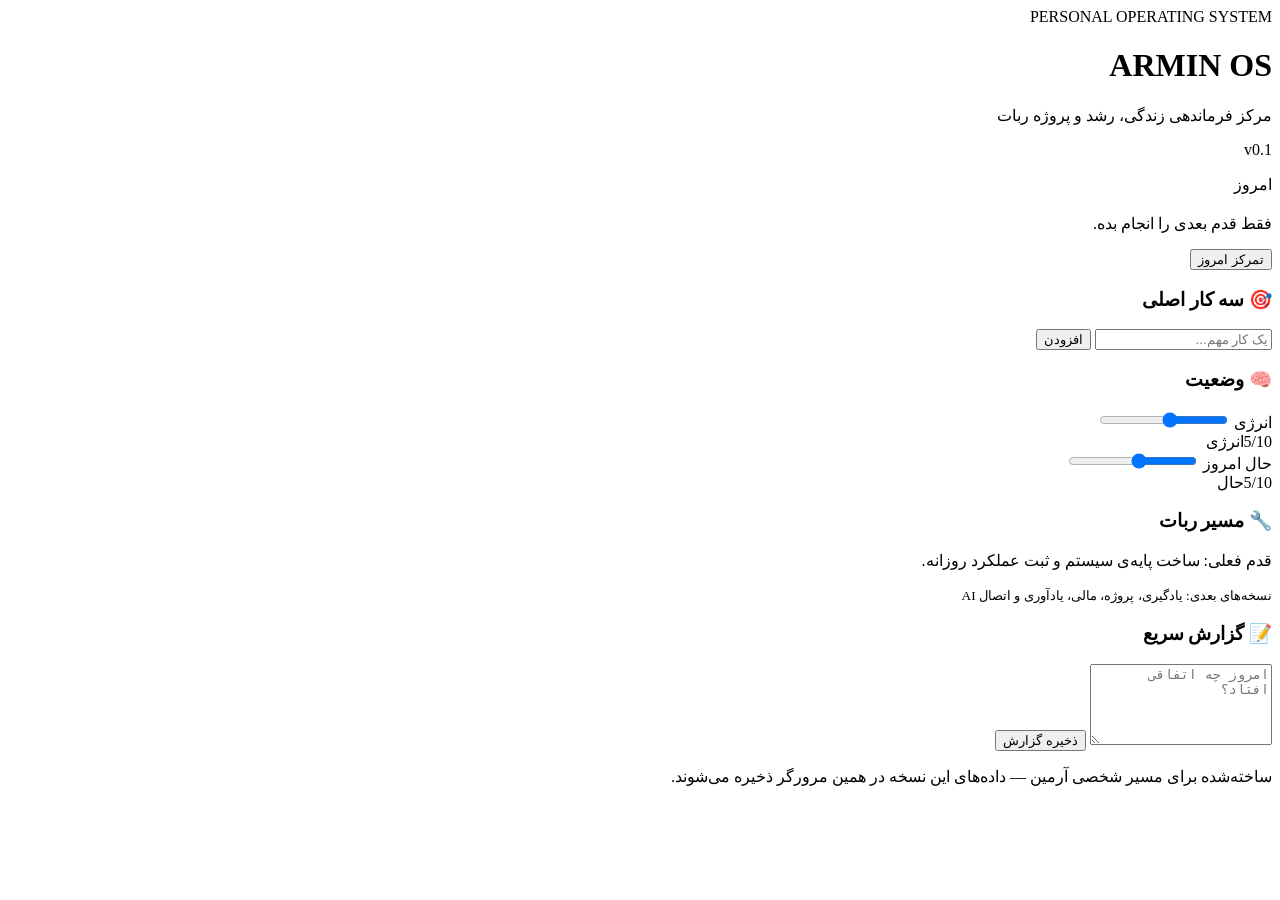
==== index.html @ c1ac0ab2 "Create ARMIN OS 0.1 dashboard" ====
<!doctype html>
<html lang="fa" dir="rtl">
<head>
  <meta charset="utf-8">
  <meta name="viewport" content="width=device-width,initial-scale=1">
  <meta name="theme-color" content="#0f172a">
  <title>ARMIN OS 0.1</title>
  <link rel="stylesheet" href="style.css">
</head>
<body>
  <main class="shell">
    <header class="topbar">
      <div>
        <div class="eyebrow">PERSONAL OPERATING SYSTEM</div>
        <h1>ARMIN OS</h1>
        <p class="sub">مرکز فرماندهی زندگی، رشد و پروژه ربات</p>
      </div>
      <div class="badge">v0.1</div>
    </header>

    <section class="hero card">
      <div>
        <p class="eyebrow">امروز</p>
        <h2 id="today"></h2>
        <p id="focusText">فقط قدم بعدی را انجام بده.</p>
      </div>
      <button id="focusBtn" class="primary">تمرکز امروز</button>
    </section>

    <section class="grid">
      <article class="card">
        <h3>🎯 سه کار اصلی</h3>
        <div id="tasks" class="list"></div>
        <div class="row">
          <input id="taskInput" maxlength="80" placeholder="یک کار مهم..." aria-label="کار مهم">
          <button id="addTask" class="secondary">افزودن</button>
        </div>
      </article>

      <article class="card">
        <h3>🧠 وضعیت</h3>
        <label>انرژی <input id="energy" type="range" min="1" max="10" value="5"></label>
        <div class="metric"><span id="energyValue">5/10</span><span>انرژی</span></div>
        <label>حال امروز <input id="mood" type="range" min="1" max="10" value="5"></label>
        <div class="metric"><span id="moodValue">5/10</span><span>حال</span></div>
      </article>

      <article class="card">
        <h3>🔧 مسیر ربات</h3>
        <p>قدم فعلی: ساخت پایه‌ی سیستم و ثبت عملکرد روزانه.</p>
        <div class="progress"><span style="width:10%"></span></div>
        <small>نسخه‌های بعدی: یادگیری، پروژه، مالی، یادآوری و اتصال AI</small>
      </article>

      <article class="card">
        <h3>📝 گزارش سریع</h3>
        <textarea id="note" rows="5" placeholder="امروز چه اتفاقی افتاد؟"></textarea>
        <button id="saveNote" class="secondary full">ذخیره گزارش</button>
        <p id="saved" class="saved"></p>
      </article>
    </section>

    <footer>ساخته‌شده برای مسیر شخصی آرمین — داده‌های این نسخه در همین مرورگر ذخیره می‌شوند.</footer>
  </main>
  <script src="app.js"></script>
</body>
</html>
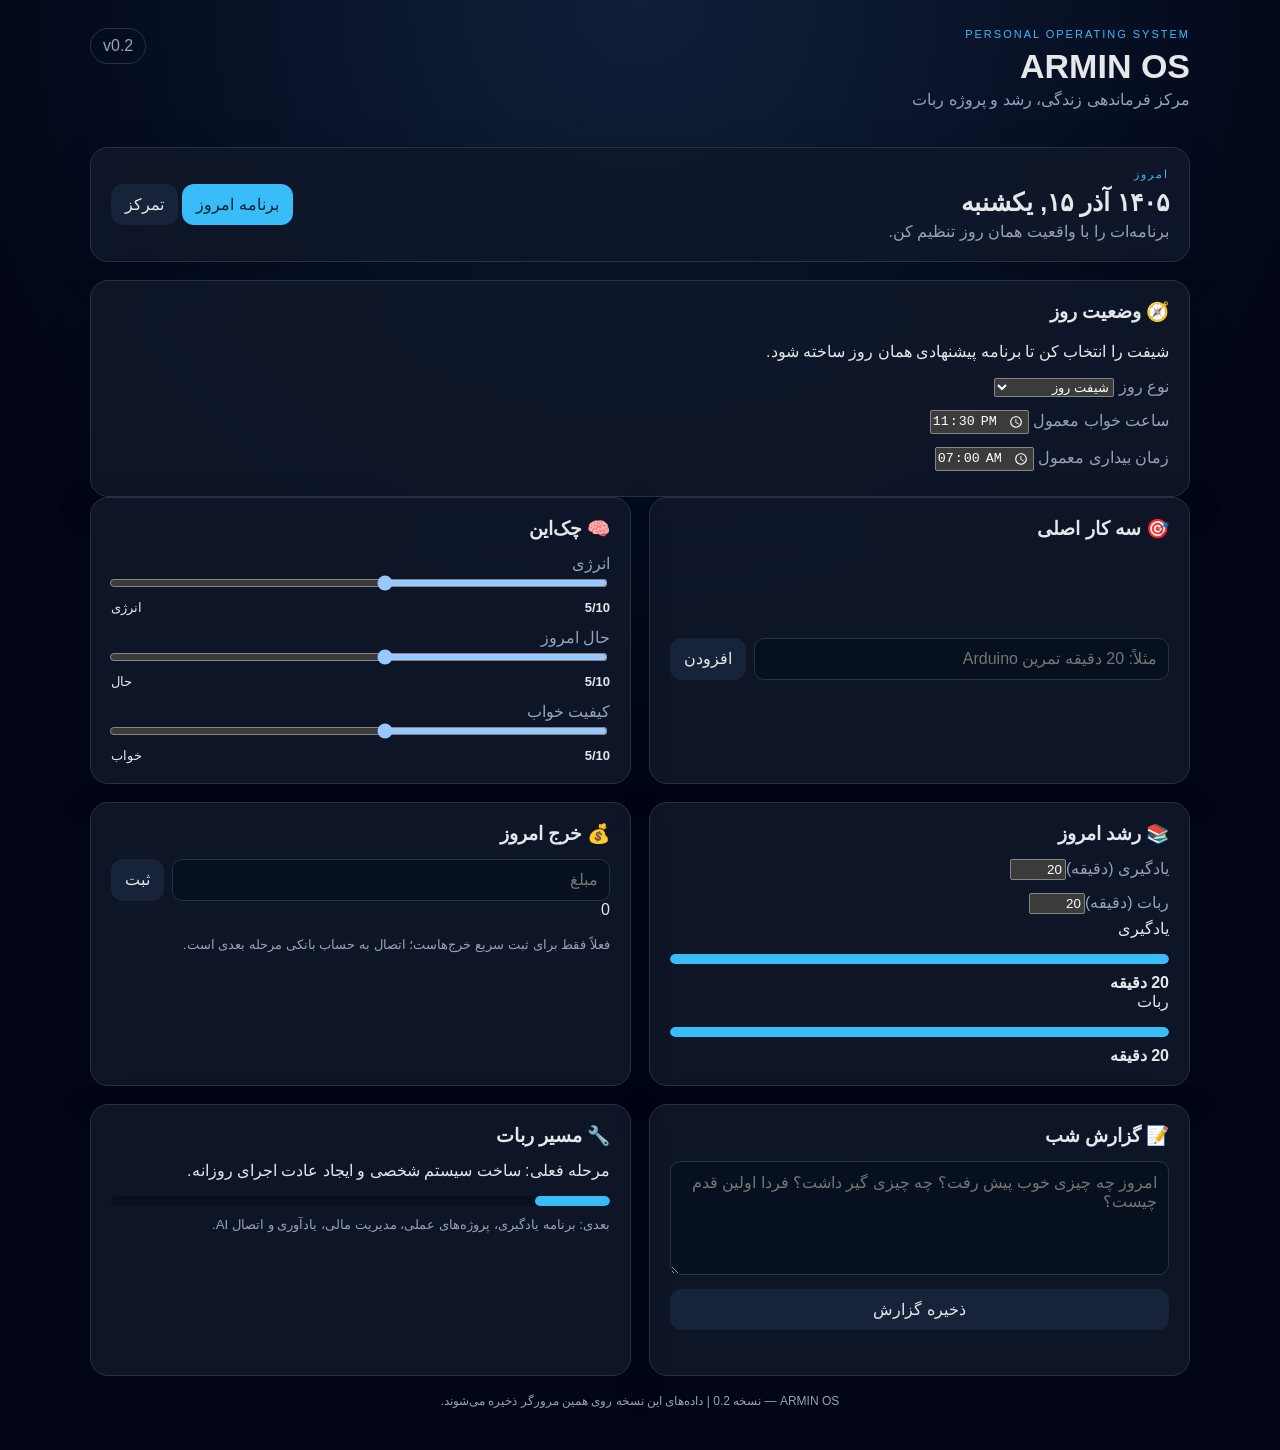
==== commit 788a0c84: "Upgrade ARMIN OS to v0.2 daily planner" ====
--- a/index.html
+++ b/index.html
@@ -1,67 +1,118 @@
 <!doctype html>
 <html lang="fa" dir="rtl">
 <head>
-  <meta charset="utf-8">
-  <meta name="viewport" content="width=device-width,initial-scale=1">
-  <meta name="theme-color" content="#0f172a">
-  <title>ARMIN OS 0.1</title>
-  <link rel="stylesheet" href="style.css">
+<meta charset="utf-8">
+<meta name="viewport" content="width=device-width,initial-scale=1">
+<meta name="theme-color" content="#08111f">
+<meta name="description" content="ARMIN OS - سیستم شخصی مدیریت روز، رشد و پروژه ربات">
+<title>ARMIN OS 0.2</title>
+<link rel="stylesheet" href="style.css">
 </head>
 <body>
-  <main class="shell">
-    <header class="topbar">
-      <div>
-        <div class="eyebrow">PERSONAL OPERATING SYSTEM</div>
-        <h1>ARMIN OS</h1>
-        <p class="sub">مرکز فرماندهی زندگی، رشد و پروژه ربات</p>
-      </div>
-      <div class="badge">v0.1</div>
-    </header>
+<main class="shell">
+<header class="topbar">
+  <div>
+    <div class="eyebrow">PERSONAL OPERATING SYSTEM</div>
+    <h1>ARMIN OS</h1>
+    <p class="sub">مرکز فرماندهی زندگی، رشد و پروژه ربات</p>
+  </div>
+  <div class="badge">v0.2</div>
+</header>
 
-    <section class="hero card">
-      <div>
-        <p class="eyebrow">امروز</p>
-        <h2 id="today"></h2>
-        <p id="focusText">فقط قدم بعدی را انجام بده.</p>
-      </div>
-      <button id="focusBtn" class="primary">تمرکز امروز</button>
-    </section>
+<section class="hero card">
+  <div>
+    <p class="eyebrow">امروز</p>
+    <h2 id="today"></h2>
+    <p id="headline">برنامه‌ات را با واقعیت همان روز تنظیم کن.</p>
+  </div>
+  <div class="hero-actions">
+    <button id="buildPlan" class="primary">برنامه امروز</button>
+    <button id="focusBtn" class="secondary">تمرکز</button>
+  </div>
+</section>
 
-    <section class="grid">
-      <article class="card">
-        <h3>🎯 سه کار اصلی</h3>
-        <div id="tasks" class="list"></div>
-        <div class="row">
-          <input id="taskInput" maxlength="80" placeholder="یک کار مهم..." aria-label="کار مهم">
-          <button id="addTask" class="secondary">افزودن</button>
-        </div>
-      </article>
+<section class="card planner">
+  <div class="section-head">
+    <div>
+      <h3>🧭 وضعیت روز</h3>
+      <p class="muted">شیفت را انتخاب کن تا برنامه پیشنهادی همان روز ساخته شود.</p>
+    </div>
+  </div>
+  <div class="controls">
+    <label>نوع روز
+      <select id="dayType">
+        <option value="day">شیفت روز</option>
+        <option value="night">شیفت شب</option>
+        <option value="off">استراحت / تعطیل</option>
+      </select>
+    </label>
+    <label>ساعت خواب معمول
+      <input id="sleepTime" type="time" value="23:30">
+    </label>
+    <label>زمان بیداری معمول
+      <input id="wakeTime" type="time" value="07:00">
+    </label>
+  </div>
+  <div id="plan" class="plan"></div>
+</section>
 
-      <article class="card">
-        <h3>🧠 وضعیت</h3>
-        <label>انرژی <input id="energy" type="range" min="1" max="10" value="5"></label>
-        <div class="metric"><span id="energyValue">5/10</span><span>انرژی</span></div>
-        <label>حال امروز <input id="mood" type="range" min="1" max="10" value="5"></label>
-        <div class="metric"><span id="moodValue">5/10</span><span>حال</span></div>
-      </article>
+<section class="grid">
+  <article class="card">
+    <h3>🎯 سه کار اصلی</h3>
+    <div id="tasks" class="list"></div>
+    <div class="row">
+      <input id="taskInput" maxlength="80" placeholder="مثلاً: 20 دقیقه تمرین Arduino">
+      <button id="addTask" class="secondary">افزودن</button>
+    </div>
+  </article>
 
-      <article class="card">
-        <h3>🔧 مسیر ربات</h3>
-        <p>قدم فعلی: ساخت پایه‌ی سیستم و ثبت عملکرد روزانه.</p>
-        <div class="progress"><span style="width:10%"></span></div>
-        <small>نسخه‌های بعدی: یادگیری، پروژه، مالی، یادآوری و اتصال AI</small>
-      </article>
+  <article class="card">
+    <h3>🧠 چک‌این</h3>
+    <label>انرژی <input id="energy" type="range" min="1" max="10" value="5"></label>
+    <div class="metric"><span id="energyValue">5/10</span><span>انرژی</span></div>
+    <label>حال امروز <input id="mood" type="range" min="1" max="10" value="5"></label>
+    <div class="metric"><span id="moodValue">5/10</span><span>حال</span></div>
+    <label>کیفیت خواب <input id="sleepQuality" type="range" min="1" max="10" value="5"></label>
+    <div class="metric"><span id="sleepValue">5/10</span><span>خواب</span></div>
+  </article>
 
-      <article class="card">
-        <h3>📝 گزارش سریع</h3>
-        <textarea id="note" rows="5" placeholder="امروز چه اتفاقی افتاد؟"></textarea>
-        <button id="saveNote" class="secondary full">ذخیره گزارش</button>
-        <p id="saved" class="saved"></p>
-      </article>
-    </section>
+  <article class="card">
+    <h3>📚 رشد امروز</h3>
+    <div class="mini-grid">
+      <label>یادگیری (دقیقه)<input id="learnMin" type="number" min="0" max="240" value="20"></label>
+      <label>ربات (دقیقه)<input id="robotMin" type="number" min="0" max="240" value="20"></label>
+    </div>
+    <div class="progress-row"><span>یادگیری</span><div class="progress"><span id="learnBar"></span></div><b id="learnText">20 دقیقه</b></div>
+    <div class="progress-row"><span>ربات</span><div class="progress"><span id="robotBar"></span></div><b id="robotText">20 دقیقه</b></div>
+  </article>
 
-    <footer>ساخته‌شده برای مسیر شخصی آرمین — داده‌های این نسخه در همین مرورگر ذخیره می‌شوند.</footer>
-  </main>
-  <script src="app.js"></script>
+  <article class="card">
+    <h3>💰 خرج امروز</h3>
+    <div class="row">
+      <input id="spendAmount" inputmode="decimal" placeholder="مبلغ">
+      <button id="addSpend" class="secondary">ثبت</button>
+    </div>
+    <p class="big-number" id="spendTotal">0</p>
+    <small>فعلاً فقط برای ثبت سریع خرج‌هاست؛ اتصال به حساب بانکی مرحله بعدی است.</small>
+  </article>
+
+  <article class="card wide">
+    <h3>📝 گزارش شب</h3>
+    <textarea id="note" rows="5" placeholder="امروز چه چیزی خوب پیش رفت؟ چه چیزی گیر داشت؟ فردا اولین قدم چیست؟"></textarea>
+    <button id="saveNote" class="secondary full">ذخیره گزارش</button>
+    <p id="saved" class="saved"></p>
+  </article>
+
+  <article class="card">
+    <h3>🔧 مسیر ربات</h3>
+    <p>مرحله فعلی: ساخت سیستم شخصی و ایجاد عادت اجرای روزانه.</p>
+    <div class="progress"><span style="width:15%"></span></div>
+    <small>بعدی: برنامه یادگیری، پروژه‌های عملی، مدیریت مالی، یادآوری و اتصال AI.</small>
+  </article>
+</section>
+
+<footer>ARMIN OS — نسخه 0.2 | داده‌های این نسخه روی همین مرورگر ذخیره می‌شوند.</footer>
+</main>
+<script src="app.js"></script>
 </body>
 </html>
--- a/style.css
+++ b/style.css
@@ -0,0 +1,11 @@
+:root{font-family:Tahoma,Arial,sans-serif;color-scheme:dark;--bg:#020617;--card:#0f172a;--line:#24324a;--text:#e5e7eb;--muted:#94a3b8;--accent:#38bdf8}
+*{box-sizing:border-box}body{margin:0;background:radial-gradient(circle at top,#10203a 0,#020617 45%);color:var(--text);min-height:100vh}
+.shell{width:min(1100px,92%);margin:auto;padding:28px 0 42px}.topbar{display:flex;justify-content:space-between;align-items:flex-start;margin-bottom:22px}.eyebrow{font-size:11px;letter-spacing:2px;color:var(--accent);margin:0 0 7px}h1,h2,h3,p{margin-top:0}h1{font-size:34px;margin-bottom:4px}.sub{color:var(--muted)}.badge{border:1px solid var(--line);padding:8px 12px;border-radius:999px;color:var(--muted)}
+.card{background:rgba(15,23,42,.88);border:1px solid var(--line);border-radius:18px;padding:20px;box-shadow:0 12px 40px rgba(0,0,0,.16)}.hero{display:flex;justify-content:space-between;gap:16px;align-items:center;margin-bottom:18px}.hero h2{font-size:25px;margin-bottom:5px}.hero p:last-child{color:var(--muted);margin-bottom:0}
+.grid{display:grid;grid-template-columns:repeat(2,minmax(0,1fr));gap:18px}.grid h3{margin-bottom:14px}.primary,.secondary{border:0;border-radius:12px;padding:11px 14px;font:inherit;cursor:pointer}.primary{background:var(--accent);color:#082032}.secondary{background:#172338;color:var(--text)}.full{width:100%;margin-top:10px}
+.row{display:flex;gap:8px;margin-top:12px}.row input,textarea{flex:1;background:#07101f;color:var(--text);border:1px solid var(--line);border-radius:10px;padding:11px;font:inherit}textarea{width:100%;resize:vertical}
+.list{min-height:72px}.item{display:flex;align-items:center;gap:8px;padding:9px 0;border-bottom:1px solid rgba(148,163,184,.12)}.item:last-child{border-bottom:0}.item.done span{text-decoration:line-through;color:var(--muted)}.item button{margin-right:auto;background:none;border:0;color:#64748b;cursor:pointer}
+label{display:block;color:var(--muted);margin:13px 0 5px}input[type=range]{width:100%}.metric{display:flex;justify-content:space-between;font-size:13px}.metric span:first-child{color:var(--text);font-weight:700}
+.progress{height:10px;background:#07101f;border-radius:999px;overflow:hidden;margin:16px 0 9px}.progress span{display:block;height:100%;background:var(--accent);border-radius:inherit}
+small,footer,.saved{color:var(--muted)}footer{margin-top:18px;text-align:center;font-size:12px}.saved{min-height:17px;font-size:12px;margin:8px 0 0}
+@media(max-width:760px){.grid{grid-template-columns:1fr}.hero{align-items:flex-start;flex-direction:column}.primary{width:100%}.topbar{gap:12px}.shell{padding-top:18px}}
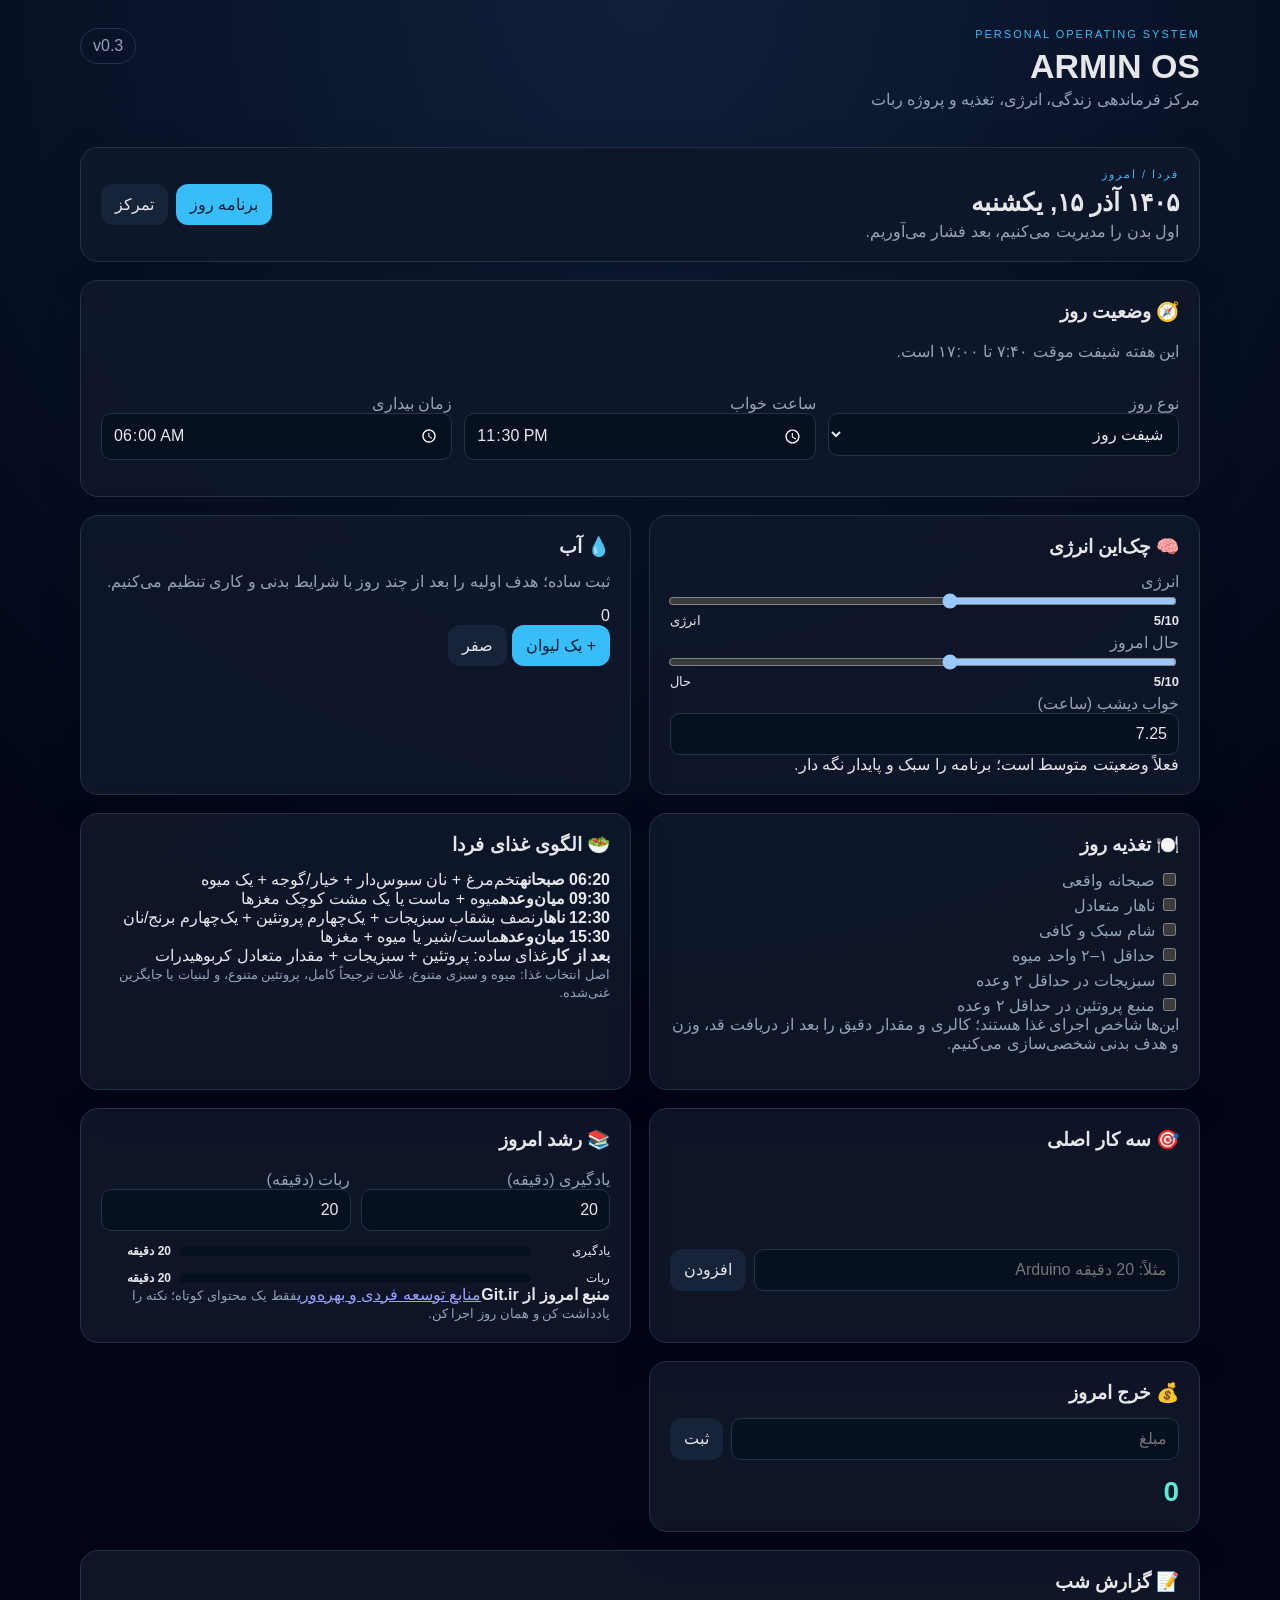
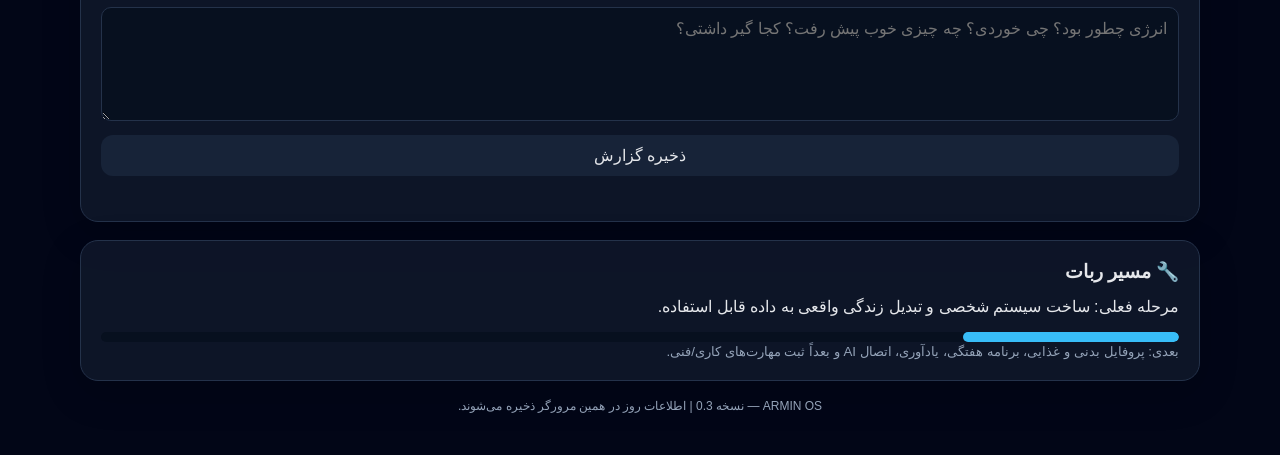
==== commit b947e85a: "Upgrade ARMIN OS to v0.3 energy and nutrition" ====
--- a/index.html
+++ b/index.html
@@ -4,8 +4,8 @@
 <meta charset="utf-8">
 <meta name="viewport" content="width=device-width,initial-scale=1">
 <meta name="theme-color" content="#08111f">
-<meta name="description" content="ARMIN OS - سیستم شخصی مدیریت روز، رشد و پروژه ربات">
-<title>ARMIN OS 0.2</title>
+<meta name="description" content="ARMIN OS - مدیریت روز، انرژی، تغذیه، رشد و پروژه ربات">
+<title>ARMIN OS 0.3</title>
 <link rel="stylesheet" href="style.css">
 </head>
 <body>
@@ -14,19 +14,19 @@
   <div>
     <div class="eyebrow">PERSONAL OPERATING SYSTEM</div>
     <h1>ARMIN OS</h1>
-    <p class="sub">مرکز فرماندهی زندگی، رشد و پروژه ربات</p>
+    <p class="sub">مرکز فرماندهی زندگی، انرژی، تغذیه و پروژه ربات</p>
   </div>
-  <div class="badge">v0.2</div>
+  <div class="badge">v0.3</div>
 </header>
 
 <section class="hero card">
   <div>
-    <p class="eyebrow">امروز</p>
+    <p class="eyebrow">فردا / امروز</p>
     <h2 id="today"></h2>
-    <p id="headline">برنامه‌ات را با واقعیت همان روز تنظیم کن.</p>
+    <p id="headline">اول بدن را مدیریت می‌کنیم، بعد فشار می‌آوریم.</p>
   </div>
   <div class="hero-actions">
-    <button id="buildPlan" class="primary">برنامه امروز</button>
+    <button id="buildPlan" class="primary">برنامه روز</button>
     <button id="focusBtn" class="secondary">تمرکز</button>
   </div>
 </section>
@@ -35,7 +35,7 @@
   <div class="section-head">
     <div>
       <h3>🧭 وضعیت روز</h3>
-      <p class="muted">شیفت را انتخاب کن تا برنامه پیشنهادی همان روز ساخته شود.</p>
+      <p class="muted">این هفته شیفت موقت ۷:۴۰ تا ۱۷:۰۰ است.</p>
     </div>
   </div>
   <div class="controls">
@@ -46,11 +46,11 @@
         <option value="off">استراحت / تعطیل</option>
       </select>
     </label>
-    <label>ساعت خواب معمول
-      <input id="sleepTime" type="time" value="23:30">
+    <label>ساعت خواب
+      <input id="sleepTime" type="time" value="22:45">
     </label>
-    <label>زمان بیداری معمول
-      <input id="wakeTime" type="time" value="07:00">
+    <label>زمان بیداری
+      <input id="wakeTime" type="time" value="06:00">
     </label>
   </div>
   <div id="plan" class="plan"></div>
@@ -58,22 +58,53 @@
 
 <section class="grid">
   <article class="card">
-    <h3>🎯 سه کار اصلی</h3>
-    <div id="tasks" class="list"></div>
-    <div class="row">
-      <input id="taskInput" maxlength="80" placeholder="مثلاً: 20 دقیقه تمرین Arduino">
-      <button id="addTask" class="secondary">افزودن</button>
+    <h3>🧠 چک‌این انرژی</h3>
+    <label>انرژی <input id="energy" type="range" min="1" max="10" value="5"></label>
+    <div class="metric"><span id="energyValue">5/10</span><span>انرژی</span></div>
+    <label>حال امروز <input id="mood" type="range" min="1" max="10" value="5"></label>
+    <div class="metric"><span id="moodValue">5/10</span><span>حال</span></div>
+    <label>خواب دیشب (ساعت) <input id="sleepHours" type="number" min="0" max="14" step="0.25" value="7.25"></label>
+    <div id="energyAdvice" class="advice">فعلاً وضعیتت متوسط است؛ برنامه را سبک و پایدار نگه دار.</div>
+  </article>
+
+  <article class="card">
+    <h3>💧 آب</h3>
+    <p class="muted">ثبت ساده؛ هدف اولیه را بعد از چند روز با شرایط بدنی و کاری تنظیم می‌کنیم.</p>
+    <div class="water-number" id="waterCount">0</div>
+    <div class="water-actions">
+      <button id="waterPlus" class="primary">+ یک لیوان</button>
+      <button id="waterReset" class="secondary">صفر</button>
     </div>
   </article>
 
   <article class="card">
-    <h3>🧠 چک‌این</h3>
-    <label>انرژی <input id="energy" type="range" min="1" max="10" value="5"></label>
-    <div class="metric"><span id="energyValue">5/10</span><span>انرژی</span></div>
-    <label>حال امروز <input id="mood" type="range" min="1" max="10" value="5"></label>
-    <div class="metric"><span id="moodValue">5/10</span><span>حال</span></div>
-    <label>کیفیت خواب <input id="sleepQuality" type="range" min="1" max="10" value="5"></label>
-    <div class="metric"><span id="sleepValue">5/10</span><span>خواب</span></div>
+    <h3>🍽️ تغذیه روز</h3>
+    <label class="check"><input id="breakfast" type="checkbox"> صبحانه واقعی</label>
+    <label class="check"><input id="lunch" type="checkbox"> ناهار متعادل</label>
+    <label class="check"><input id="dinner" type="checkbox"> شام سبک و کافی</label>
+    <label class="check"><input id="fruit" type="checkbox"> حداقل ۱–۲ واحد میوه</label>
+    <label class="check"><input id="veg" type="checkbox"> سبزیجات در حداقل ۲ وعده</label>
+    <label class="check"><input id="protein" type="checkbox"> منبع پروتئین در حداقل ۲ وعده</label>
+    <p class="muted small">این‌ها شاخص اجرای غذا هستند؛ کالری و مقدار دقیق را بعد از دریافت قد، وزن و هدف بدنی شخصی‌سازی می‌کنیم.</p>
+  </article>
+
+  <article class="card">
+    <h3>🥗 الگوی غذای فردا</h3>
+    <div class="meal"><b>06:20 صبحانه</b><span>تخم‌مرغ + نان سبوس‌دار + خیار/گوجه + یک میوه</span></div>
+    <div class="meal"><b>09:30 میان‌وعده</b><span>میوه + ماست یا یک مشت کوچک مغزها</span></div>
+    <div class="meal"><b>12:30 ناهار</b><span>نصف بشقاب سبزیجات + یک‌چهارم پروتئین + یک‌چهارم برنج/نان</span></div>
+    <div class="meal"><b>15:30 میان‌وعده</b><span>ماست/شیر یا میوه + مغزها</span></div>
+    <div class="meal"><b>بعد از کار</b><span>غذای ساده: پروتئین + سبزیجات + مقدار متعادل کربوهیدرات</span></div>
+    <small>اصل انتخاب غذا: میوه و سبزی متنوع، غلات ترجیحاً کامل، پروتئین متنوع، و لبنیات یا جایگزین غنی‌شده.</small>
+  </article>
+
+  <article class="card">
+    <h3>🎯 سه کار اصلی</h3>
+    <div id="tasks" class="list"></div>
+    <div class="row">
+      <input id="taskInput" maxlength="80" placeholder="مثلاً: 20 دقیقه Arduino">
+      <button id="addTask" class="secondary">افزودن</button>
+    </div>
   </article>
 
   <article class="card">
@@ -84,6 +115,7 @@
     </div>
     <div class="progress-row"><span>یادگیری</span><div class="progress"><span id="learnBar"></span></div><b id="learnText">20 دقیقه</b></div>
     <div class="progress-row"><span>ربات</span><div class="progress"><span id="robotBar"></span></div><b id="robotText">20 دقیقه</b></div>
+    <div class="resource"><b>منبع امروز از Git.ir</b><a href="https://git.ir/article/personal-development-resources/" target="_blank" rel="noopener">منابع توسعه فردی و بهره‌وری</a><small>فقط یک محتوای کوتاه؛ نکته را یادداشت کن و همان روز اجرا کن.</small></div>
   </article>
 
   <article class="card">
@@ -93,25 +125,24 @@
       <button id="addSpend" class="secondary">ثبت</button>
     </div>
     <p class="big-number" id="spendTotal">0</p>
-    <small>فعلاً فقط برای ثبت سریع خرج‌هاست؛ اتصال به حساب بانکی مرحله بعدی است.</small>
   </article>
 
   <article class="card wide">
     <h3>📝 گزارش شب</h3>
-    <textarea id="note" rows="5" placeholder="امروز چه چیزی خوب پیش رفت؟ چه چیزی گیر داشت؟ فردا اولین قدم چیست؟"></textarea>
+    <textarea id="note" rows="5" placeholder="انرژی چطور بود؟ چی خوردی؟ چه چیزی خوب پیش رفت؟ کجا گیر داشتی؟"></textarea>
     <button id="saveNote" class="secondary full">ذخیره گزارش</button>
     <p id="saved" class="saved"></p>
   </article>
 
-  <article class="card">
+  <article class="card wide">
     <h3>🔧 مسیر ربات</h3>
-    <p>مرحله فعلی: ساخت سیستم شخصی و ایجاد عادت اجرای روزانه.</p>
-    <div class="progress"><span style="width:15%"></span></div>
-    <small>بعدی: برنامه یادگیری، پروژه‌های عملی، مدیریت مالی، یادآوری و اتصال AI.</small>
+    <p>مرحله فعلی: ساخت سیستم شخصی و تبدیل زندگی واقعی به داده قابل استفاده.</p>
+    <div class="progress"><span style="width:20%"></span></div>
+    <small>بعدی: پروفایل بدنی و غذایی، برنامه هفتگی، یادآوری، اتصال AI و بعداً ثبت مهارت‌های کاری/فنی.</small>
   </article>
 </section>
 
-<footer>ARMIN OS — نسخه 0.2 | داده‌های این نسخه روی همین مرورگر ذخیره می‌شوند.</footer>
+<footer>ARMIN OS — نسخه 0.3 | اطلاعات روز در همین مرورگر ذخیره می‌شوند.</footer>
 </main>
 <script src="app.js"></script>
 </body>
--- a/style.css
+++ b/style.css
@@ -1,11 +1,15 @@
-:root{font-family:Tahoma,Arial,sans-serif;color-scheme:dark;--bg:#020617;--card:#0f172a;--line:#24324a;--text:#e5e7eb;--muted:#94a3b8;--accent:#38bdf8}
-*{box-sizing:border-box}body{margin:0;background:radial-gradient(circle at top,#10203a 0,#020617 45%);color:var(--text);min-height:100vh}
-.shell{width:min(1100px,92%);margin:auto;padding:28px 0 42px}.topbar{display:flex;justify-content:space-between;align-items:flex-start;margin-bottom:22px}.eyebrow{font-size:11px;letter-spacing:2px;color:var(--accent);margin:0 0 7px}h1,h2,h3,p{margin-top:0}h1{font-size:34px;margin-bottom:4px}.sub{color:var(--muted)}.badge{border:1px solid var(--line);padding:8px 12px;border-radius:999px;color:var(--muted)}
-.card{background:rgba(15,23,42,.88);border:1px solid var(--line);border-radius:18px;padding:20px;box-shadow:0 12px 40px rgba(0,0,0,.16)}.hero{display:flex;justify-content:space-between;gap:16px;align-items:center;margin-bottom:18px}.hero h2{font-size:25px;margin-bottom:5px}.hero p:last-child{color:var(--muted);margin-bottom:0}
-.grid{display:grid;grid-template-columns:repeat(2,minmax(0,1fr));gap:18px}.grid h3{margin-bottom:14px}.primary,.secondary{border:0;border-radius:12px;padding:11px 14px;font:inherit;cursor:pointer}.primary{background:var(--accent);color:#082032}.secondary{background:#172338;color:var(--text)}.full{width:100%;margin-top:10px}
-.row{display:flex;gap:8px;margin-top:12px}.row input,textarea{flex:1;background:#07101f;color:var(--text);border:1px solid var(--line);border-radius:10px;padding:11px;font:inherit}textarea{width:100%;resize:vertical}
-.list{min-height:72px}.item{display:flex;align-items:center;gap:8px;padding:9px 0;border-bottom:1px solid rgba(148,163,184,.12)}.item:last-child{border-bottom:0}.item.done span{text-decoration:line-through;color:var(--muted)}.item button{margin-right:auto;background:none;border:0;color:#64748b;cursor:pointer}
-label{display:block;color:var(--muted);margin:13px 0 5px}input[type=range]{width:100%}.metric{display:flex;justify-content:space-between;font-size:13px}.metric span:first-child{color:var(--text);font-weight:700}
-.progress{height:10px;background:#07101f;border-radius:999px;overflow:hidden;margin:16px 0 9px}.progress span{display:block;height:100%;background:var(--accent);border-radius:inherit}
-small,footer,.saved{color:var(--muted)}footer{margin-top:18px;text-align:center;font-size:12px}.saved{min-height:17px;font-size:12px;margin:8px 0 0}
-@media(max-width:760px){.grid{grid-template-columns:1fr}.hero{align-items:flex-start;flex-direction:column}.primary{width:100%}.topbar{gap:12px}.shell{padding-top:18px}}
+:root{font-family:Tahoma,Arial,sans-serif;color-scheme:dark;--bg:#020617;--card:#0f172a;--line:#24324a;--text:#e5e7eb;--muted:#94a3b8;--accent:#38bdf8;--good:#5eead4}
+*{box-sizing:border-box}body{margin:0;background:radial-gradient(circle at top,#10203a 0,#020617 48%);color:var(--text);min-height:100vh}
+.shell{width:min(1120px,92%);margin:auto;padding:28px 0 42px}.topbar{display:flex;justify-content:space-between;align-items:flex-start;margin-bottom:22px}.eyebrow{font-size:11px;letter-spacing:2px;color:var(--accent);margin:0 0 7px}h1,h2,h3,p{margin-top:0}h1{font-size:34px;margin-bottom:4px}.sub{color:var(--muted)}.badge{border:1px solid var(--line);padding:8px 12px;border-radius:999px;color:var(--muted)}
+.card{background:rgba(15,23,42,.9);border:1px solid var(--line);border-radius:18px;padding:20px;box-shadow:0 12px 40px rgba(0,0,0,.16)}.hero{display:flex;justify-content:space-between;gap:16px;align-items:center;margin-bottom:18px}.hero h2{font-size:25px;margin-bottom:5px}.hero p:last-child{color:var(--muted);margin-bottom:0}.hero-actions{display:flex;gap:8px}
+.planner{margin-bottom:18px}.section-head{display:flex;justify-content:space-between;gap:12px}.muted,small,footer,.saved{color:var(--muted)}.controls{display:grid;grid-template-columns:repeat(3,minmax(0,1fr));gap:12px;margin-top:12px}
+.grid{display:grid;grid-template-columns:repeat(2,minmax(0,1fr));gap:18px}.wide{grid-column:1/-1}.grid h3{margin-bottom:14px}
+.primary,.secondary{border:0;border-radius:12px;padding:11px 14px;font:inherit;cursor:pointer}.primary{background:var(--accent);color:#082032}.secondary{background:#172338;color:var(--text)}.full{width:100%;margin-top:10px}
+.row{display:flex;gap:8px;margin-top:12px}.row input,textarea,select,input[type=time],input[type=number]{width:100%;background:#07101f;color:var(--text);border:1px solid var(--line);border-radius:10px;padding:11px;font:inherit}textarea{resize:vertical}
+label{display:block;color:var(--muted);margin:5px 0 0}.list{min-height:72px}.item{display:flex;align-items:center;gap:8px;padding:9px 0;border-bottom:1px solid rgba(148,163,184,.12)}.item:last-child{border-bottom:0}.item.done span{text-decoration:line-through;color:var(--muted)}.item button{margin-right:auto;background:none;border:0;color:#64748b;cursor:pointer}
+.metric{display:flex;justify-content:space-between;font-size:13px}.metric span:first-child{color:var(--text);font-weight:700}input[type=range]{width:100%}.mini-grid{display:grid;grid-template-columns:1fr 1fr;gap:10px}
+.progress-row{display:grid;grid-template-columns:70px 1fr 70px;gap:9px;align-items:center;margin-top:13px;font-size:12px}.progress{height:10px;background:#07101f;border-radius:999px;overflow:hidden}.progress span{display:block;height:100%;background:var(--accent);border-radius:inherit;width:0}
+.plan{display:grid;gap:9px;margin-top:16px}.plan-item{display:flex;gap:12px;align-items:center;padding:11px 12px;background:#091221;border:1px solid rgba(148,163,184,.12);border-radius:12px}.plan-time{font-weight:700;color:var(--accent);min-width:56px}.plan-note{color:var(--muted);font-size:13px}
+.big-number{font-size:28px;font-weight:800;margin:16px 0 3px;color:var(--good)}
+footer{margin-top:18px;text-align:center;font-size:12px}.saved{min-height:17px;font-size:12px;margin:8px 0 0}
+@media(max-width:760px){.grid{grid-template-columns:1fr}.wide{grid-column:auto}.controls,.mini-grid{grid-template-columns:1fr}.hero{align-items:flex-start;flex-direction:column}.hero-actions{width:100%}.hero-actions button{flex:1}.shell{padding-top:18px}}
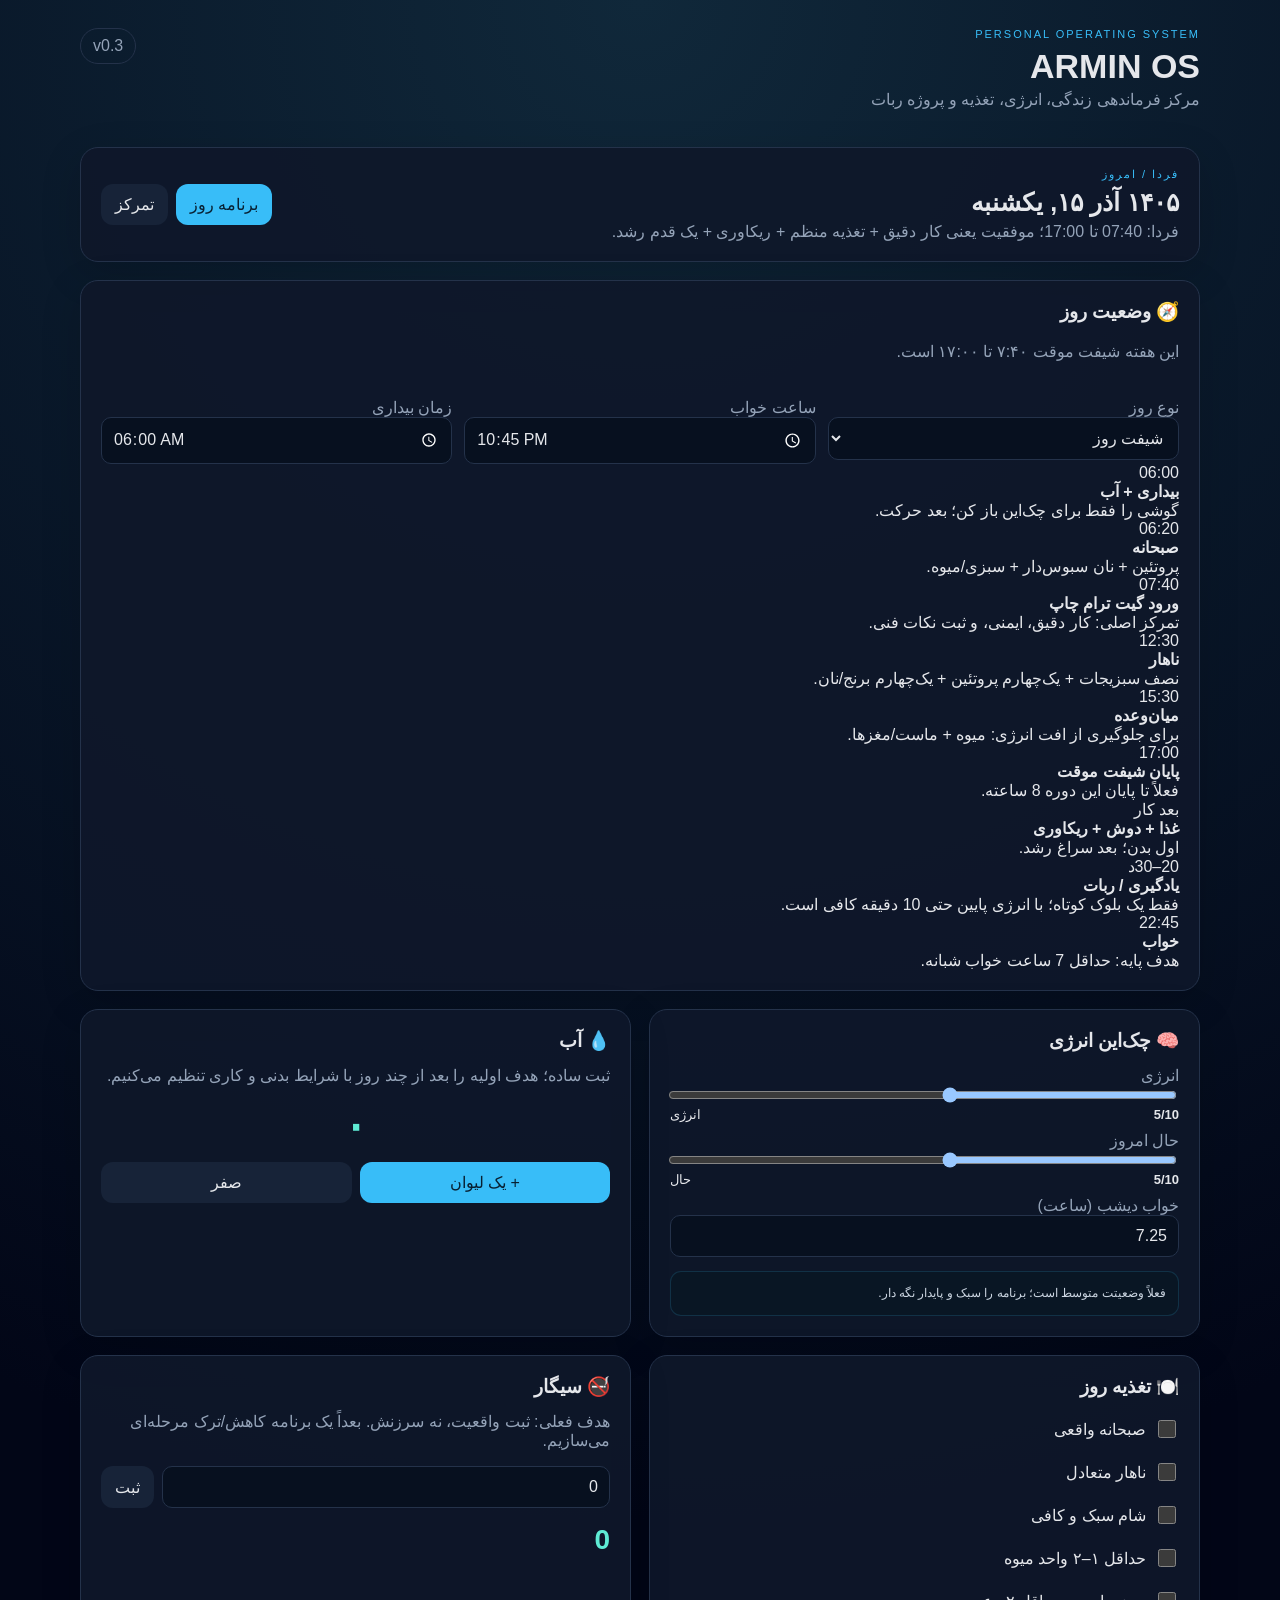
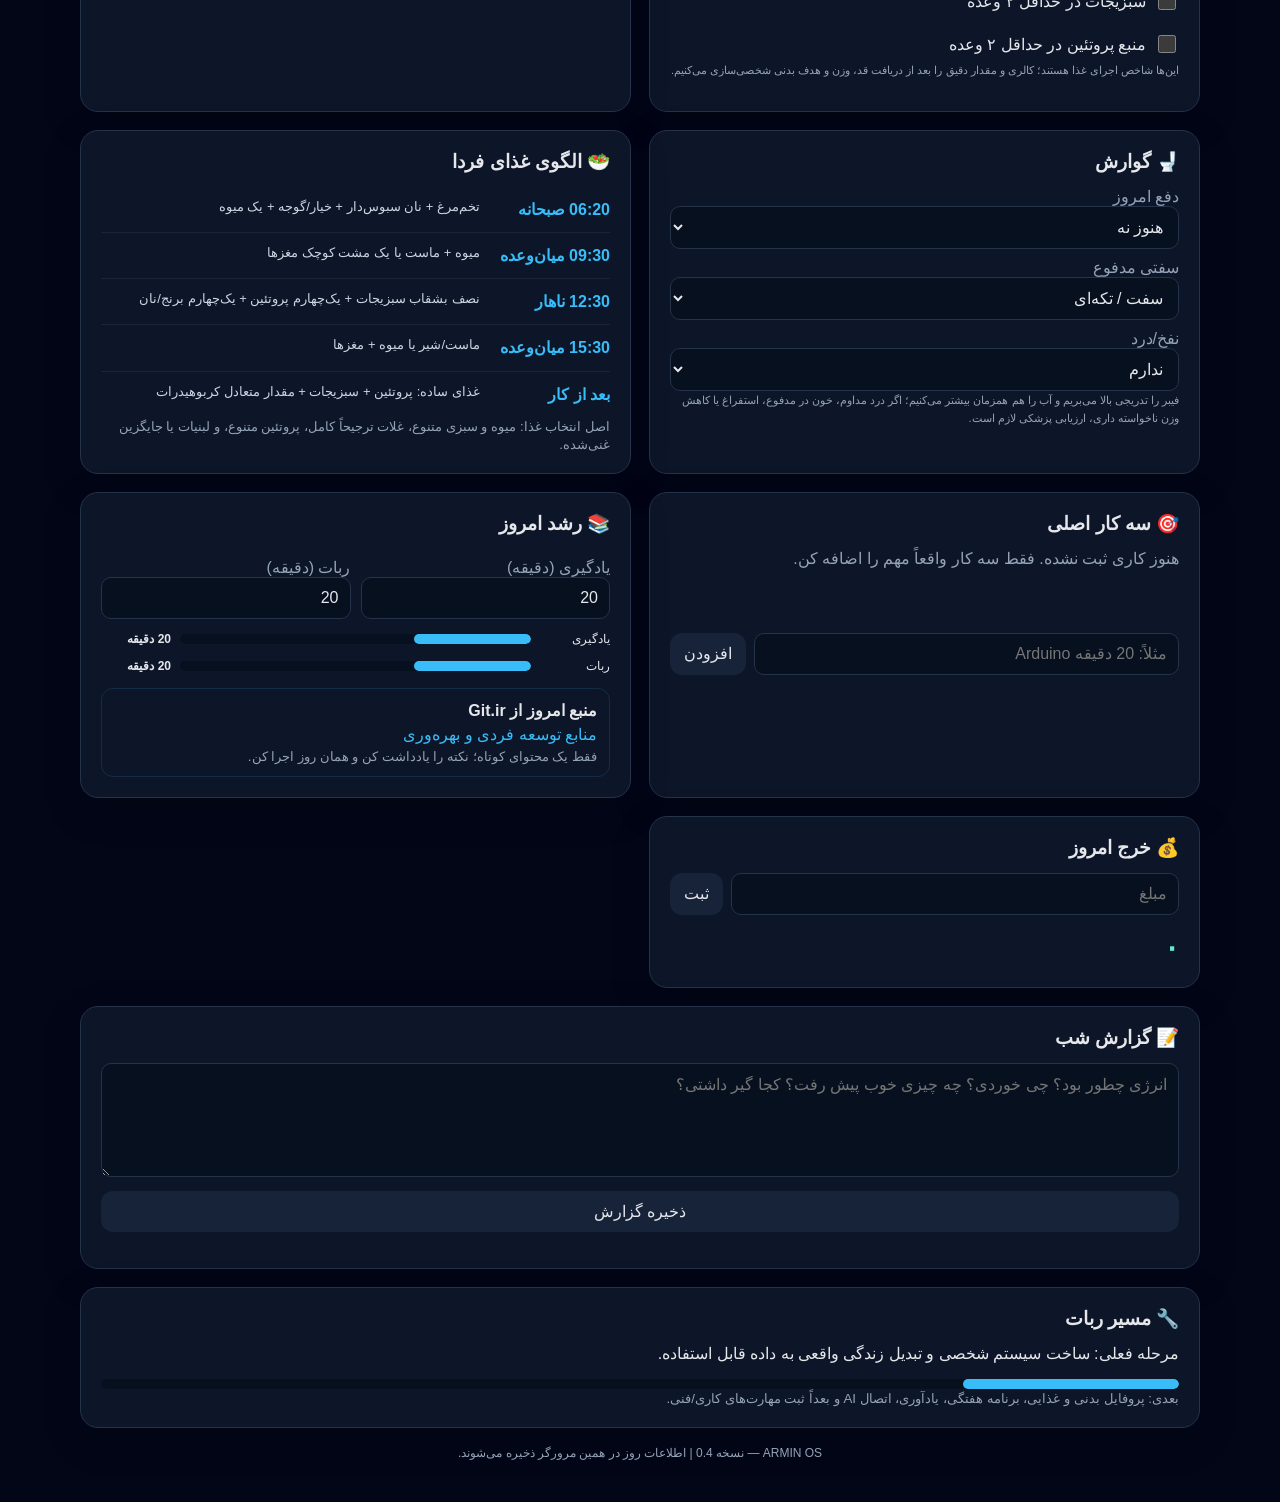
==== commit 76ff29e6: "Upgrade ARMIN OS to v0.4 personal health baseline" ====
--- a/index.html
+++ b/index.html
@@ -5,7 +5,7 @@
 <meta name="viewport" content="width=device-width,initial-scale=1">
 <meta name="theme-color" content="#08111f">
 <meta name="description" content="ARMIN OS - مدیریت روز، انرژی، تغذیه، رشد و پروژه ربات">
-<title>ARMIN OS 0.3</title>
+<title>ARMIN OS 0.4</title>
 <link rel="stylesheet" href="style.css">
 </head>
 <body>
@@ -89,6 +89,21 @@
   </article>
 
   <article class="card">
+    <h3>🚭 سیگار</h3>
+    <p class="muted">هدف فعلی: ثبت واقعیت، نه سرزنش. بعداً یک برنامه کاهش/ترک مرحله‌ای می‌سازیم.</p>
+    <div class="row"><input id="cigarettes" type="number" min="0" max="80" value="0" placeholder="تعداد امروز"><button id="saveCigs" class="secondary">ثبت</button></div>
+    <p class="big-number" id="cigaretteTotal">0</p>
+  </article>
+
+  <article class="card">
+    <h3>🚽 گوارش</h3>
+    <label>دفع امروز <select id="bowel"><option value="0">هنوز نه</option><option value="1">بله</option></select></label>
+    <label>سفتی مدفوع <select id="stool"><option value="hard">سفت / تکه‌ای</option><option value="normal">نسبتاً طبیعی</option><option value="loose">شل</option></select></label>
+    <label>نفخ/درد <select id="giPain"><option value="0">ندارم</option><option value="1">دارم</option></select></label>
+    <p class="muted small">فیبر را تدریجی بالا می‌بریم و آب را هم همزمان بیشتر می‌کنیم؛ اگر درد مداوم، خون در مدفوع، استفراغ یا کاهش وزن ناخواسته داری، ارزیابی پزشکی لازم است.</p>
+  </article>
+
+  <article class="card">
     <h3>🥗 الگوی غذای فردا</h3>
     <div class="meal"><b>06:20 صبحانه</b><span>تخم‌مرغ + نان سبوس‌دار + خیار/گوجه + یک میوه</span></div>
     <div class="meal"><b>09:30 میان‌وعده</b><span>میوه + ماست یا یک مشت کوچک مغزها</span></div>
@@ -142,7 +157,7 @@
   </article>
 </section>
 
-<footer>ARMIN OS — نسخه 0.3 | اطلاعات روز در همین مرورگر ذخیره می‌شوند.</footer>
+<footer>ARMIN OS — نسخه 0.4 | اطلاعات روز در همین مرورگر ذخیره می‌شوند.</footer>
 </main>
 <script src="app.js"></script>
 </body>
--- a/style.css
+++ b/style.css
@@ -1,15 +1,19 @@
 :root{font-family:Tahoma,Arial,sans-serif;color-scheme:dark;--bg:#020617;--card:#0f172a;--line:#24324a;--text:#e5e7eb;--muted:#94a3b8;--accent:#38bdf8;--good:#5eead4}
-*{box-sizing:border-box}body{margin:0;background:radial-gradient(circle at top,#10203a 0,#020617 48%);color:var(--text);min-height:100vh}
+*{box-sizing:border-box}body{margin:0;background:radial-gradient(circle at top,#10283a 0,#020617 48%);color:var(--text);min-height:100vh}
 .shell{width:min(1120px,92%);margin:auto;padding:28px 0 42px}.topbar{display:flex;justify-content:space-between;align-items:flex-start;margin-bottom:22px}.eyebrow{font-size:11px;letter-spacing:2px;color:var(--accent);margin:0 0 7px}h1,h2,h3,p{margin-top:0}h1{font-size:34px;margin-bottom:4px}.sub{color:var(--muted)}.badge{border:1px solid var(--line);padding:8px 12px;border-radius:999px;color:var(--muted)}
-.card{background:rgba(15,23,42,.9);border:1px solid var(--line);border-radius:18px;padding:20px;box-shadow:0 12px 40px rgba(0,0,0,.16)}.hero{display:flex;justify-content:space-between;gap:16px;align-items:center;margin-bottom:18px}.hero h2{font-size:25px;margin-bottom:5px}.hero p:last-child{color:var(--muted);margin-bottom:0}.hero-actions{display:flex;gap:8px}
-.planner{margin-bottom:18px}.section-head{display:flex;justify-content:space-between;gap:12px}.muted,small,footer,.saved{color:var(--muted)}.controls{display:grid;grid-template-columns:repeat(3,minmax(0,1fr));gap:12px;margin-top:12px}
+.card{background:rgba(15,23,42,.92);border:1px solid var(--line);border-radius:18px;padding:20px;box-shadow:0 12px 40px rgba(0,0,0,.16)}.hero{display:flex;justify-content:space-between;gap:16px;align-items:center;margin-bottom:18px}.hero h2{font-size:25px;margin-bottom:5px}.hero p:last-child{color:var(--muted);margin-bottom:0}.hero-actions{display:flex;gap:8px}
+.planner{margin-bottom:18px}.section-head{display:flex;justify-content:space-between;gap:12px}.muted,small,footer,.saved{color:var(--muted)}.small{font-size:11px;line-height:1.7}.controls{display:grid;grid-template-columns:repeat(3,minmax(0,1fr));gap:12px;margin-top:12px}
 .grid{display:grid;grid-template-columns:repeat(2,minmax(0,1fr));gap:18px}.wide{grid-column:1/-1}.grid h3{margin-bottom:14px}
 .primary,.secondary{border:0;border-radius:12px;padding:11px 14px;font:inherit;cursor:pointer}.primary{background:var(--accent);color:#082032}.secondary{background:#172338;color:var(--text)}.full{width:100%;margin-top:10px}
 .row{display:flex;gap:8px;margin-top:12px}.row input,textarea,select,input[type=time],input[type=number]{width:100%;background:#07101f;color:var(--text);border:1px solid var(--line);border-radius:10px;padding:11px;font:inherit}textarea{resize:vertical}
-label{display:block;color:var(--muted);margin:5px 0 0}.list{min-height:72px}.item{display:flex;align-items:center;gap:8px;padding:9px 0;border-bottom:1px solid rgba(148,163,184,.12)}.item:last-child{border-bottom:0}.item.done span{text-decoration:line-through;color:var(--muted)}.item button{margin-right:auto;background:none;border:0;color:#64748b;cursor:pointer}
+label{display:block;color:var(--muted);margin:9px 0 0}.list{min-height:72px}.item{display:flex;align-items:center;gap:8px;padding:9px 0;border-bottom:1px solid rgba(148,163,184,.12)}.item:last-child{border-bottom:0}.item.done span{text-decoration:line-through;color:var(--muted)}.item button{margin-right:auto;background:none;border:0;color:#64748b;cursor:pointer}
 .metric{display:flex;justify-content:space-between;font-size:13px}.metric span:first-child{color:var(--text);font-weight:700}input[type=range]{width:100%}.mini-grid{display:grid;grid-template-columns:1fr 1fr;gap:10px}
+.advice{margin-top:14px;padding:11px 12px;border-radius:11px;background:#091624;color:#cbd5e1;border:1px solid rgba(56,189,248,.16);font-size:12px;line-height:1.8}
+.water-number{font-size:42px;font-weight:800;text-align:center;color:var(--good);margin:12px 0}.water-actions{display:flex;gap:8px}.water-actions button{flex:1}
+.check{display:flex;align-items:center;gap:8px;padding:5px 0;color:var(--text)}.check input{width:18px;height:18px}
+.meal{display:flex;gap:10px;padding:9px 0;border-bottom:1px solid rgba(148,163,184,.10);line-height:1.7}.meal:last-of-type{border-bottom:0}.meal b{min-width:120px;color:var(--accent)}.meal span{color:#cbd5e1;font-size:13px}
 .progress-row{display:grid;grid-template-columns:70px 1fr 70px;gap:9px;align-items:center;margin-top:13px;font-size:12px}.progress{height:10px;background:#07101f;border-radius:999px;overflow:hidden}.progress span{display:block;height:100%;background:var(--accent);border-radius:inherit;width:0}
-.plan{display:grid;gap:9px;margin-top:16px}.plan-item{display:flex;gap:12px;align-items:center;padding:11px 12px;background:#091221;border:1px solid rgba(148,163,184,.12);border-radius:12px}.plan-time{font-weight:700;color:var(--accent);min-width:56px}.plan-note{color:var(--muted);font-size:13px}
+.resource{margin-top:15px;padding:12px;border:1px solid rgba(56,189,248,.14);border-radius:12px;display:grid;gap:5px}.resource a{color:var(--accent);text-decoration:none}.resource a:hover{text-decoration:underline}
 .big-number{font-size:28px;font-weight:800;margin:16px 0 3px;color:var(--good)}
-footer{margin-top:18px;text-align:center;font-size:12px}.saved{min-height:17px;font-size:12px;margin:8px 0 0}
-@media(max-width:760px){.grid{grid-template-columns:1fr}.wide{grid-column:auto}.controls,.mini-grid{grid-template-columns:1fr}.hero{align-items:flex-start;flex-direction:column}.hero-actions{width:100%}.hero-actions button{flex:1}.shell{padding-top:18px}}
+footer{margin-top:18px;text-align:center;font-size:12px}
+@media(max-width:760px){.grid{grid-template-columns:1fr}.wide{grid-column:auto}.controls,.mini-grid{grid-template-columns:1fr}.hero{align-items:flex-start;flex-direction:column}.hero-actions{width:100%}.hero-actions button{flex:1}.meal{display:block}.meal b{display:block;margin-bottom:3px}.shell{padding-top:18px}}
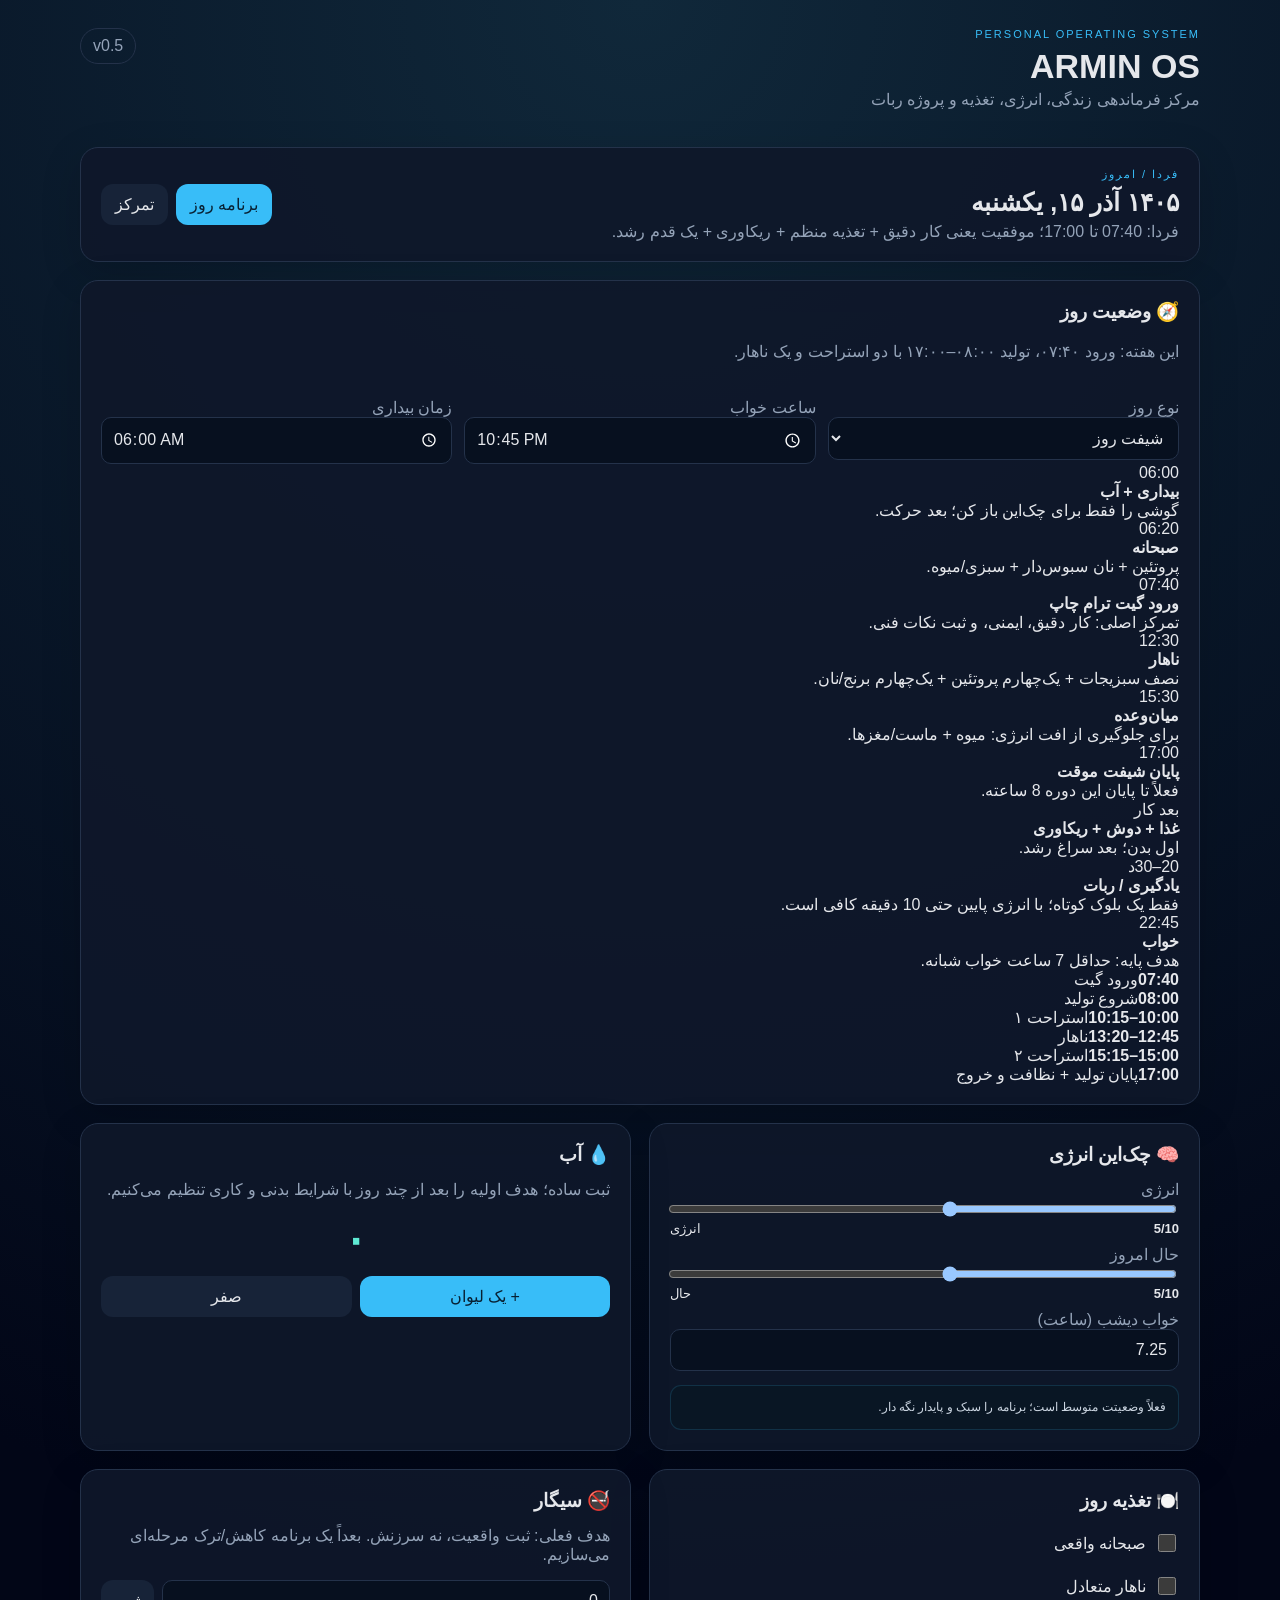
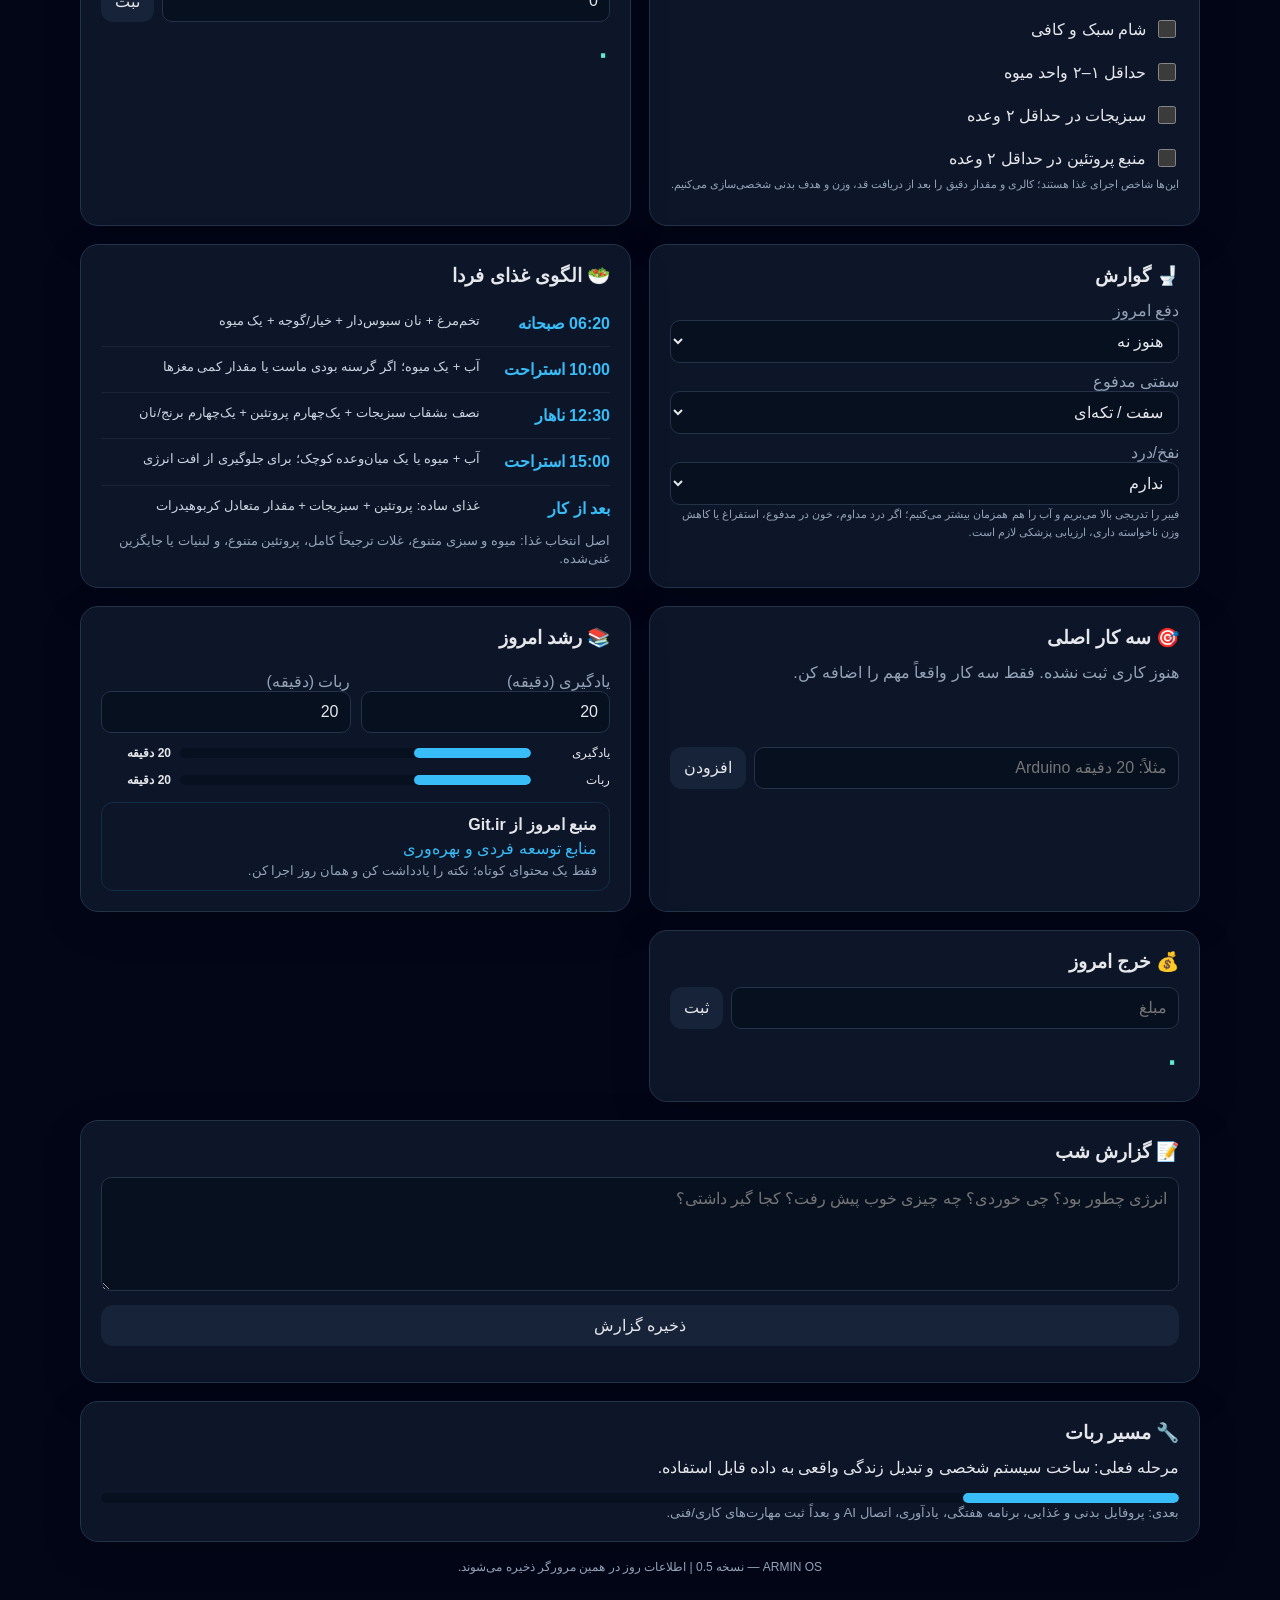
==== commit 4b16e284: "Upgrade ARMIN OS to v0.5 company shift planner" ====
--- a/index.html
+++ b/index.html
@@ -5,7 +5,7 @@
 <meta name="viewport" content="width=device-width,initial-scale=1">
 <meta name="theme-color" content="#08111f">
 <meta name="description" content="ARMIN OS - مدیریت روز، انرژی، تغذیه، رشد و پروژه ربات">
-<title>ARMIN OS 0.4</title>
+<title>ARMIN OS 0.5</title>
 <link rel="stylesheet" href="style.css">
 </head>
 <body>
@@ -16,7 +16,7 @@
     <h1>ARMIN OS</h1>
     <p class="sub">مرکز فرماندهی زندگی، انرژی، تغذیه و پروژه ربات</p>
   </div>
-  <div class="badge">v0.3</div>
+  <div class="badge">v0.5</div>
 </header>
 
 <section class="hero card">
@@ -35,7 +35,7 @@
   <div class="section-head">
     <div>
       <h3>🧭 وضعیت روز</h3>
-      <p class="muted">این هفته شیفت موقت ۷:۴۰ تا ۱۷:۰۰ است.</p>
+      <p class="muted">این هفته: ورود ۰۷:۴۰، تولید ۰۸:۰۰–۱۷:۰۰ با دو استراحت و یک ناهار.</p>
     </div>
   </div>
   <div class="controls">
@@ -54,6 +54,14 @@
     </label>
   </div>
   <div id="plan" class="plan"></div>
+  <div class="company-timeline">
+    <div><b>07:40</b><span>ورود گیت</span></div>
+    <div><b>08:00</b><span>شروع تولید</span></div>
+    <div><b>10:00–10:15</b><span>استراحت ۱</span></div>
+    <div><b>12:45–13:20</b><span>ناهار</span></div>
+    <div><b>15:00–15:15</b><span>استراحت ۲</span></div>
+    <div><b>17:00</b><span>پایان تولید + نظافت و خروج</span></div>
+  </div>
 </section>
 
 <section class="grid">
@@ -106,9 +114,9 @@
   <article class="card">
     <h3>🥗 الگوی غذای فردا</h3>
     <div class="meal"><b>06:20 صبحانه</b><span>تخم‌مرغ + نان سبوس‌دار + خیار/گوجه + یک میوه</span></div>
-    <div class="meal"><b>09:30 میان‌وعده</b><span>میوه + ماست یا یک مشت کوچک مغزها</span></div>
+    <div class="meal"><b>10:00 استراحت</b><span>آب + یک میوه؛ اگر گرسنه بودی ماست یا مقدار کمی مغزها</span></div>
     <div class="meal"><b>12:30 ناهار</b><span>نصف بشقاب سبزیجات + یک‌چهارم پروتئین + یک‌چهارم برنج/نان</span></div>
-    <div class="meal"><b>15:30 میان‌وعده</b><span>ماست/شیر یا میوه + مغزها</span></div>
+    <div class="meal"><b>15:00 استراحت</b><span>آب + میوه یا یک میان‌وعده کوچک؛ برای جلوگیری از افت انرژی</span></div>
     <div class="meal"><b>بعد از کار</b><span>غذای ساده: پروتئین + سبزیجات + مقدار متعادل کربوهیدرات</span></div>
     <small>اصل انتخاب غذا: میوه و سبزی متنوع، غلات ترجیحاً کامل، پروتئین متنوع، و لبنیات یا جایگزین غنی‌شده.</small>
   </article>
@@ -157,7 +165,7 @@
   </article>
 </section>
 
-<footer>ARMIN OS — نسخه 0.4 | اطلاعات روز در همین مرورگر ذخیره می‌شوند.</footer>
+<footer>ARMIN OS — نسخه 0.5 | اطلاعات روز در همین مرورگر ذخیره می‌شوند.</footer>
 </main>
 <script src="app.js"></script>
 </body>
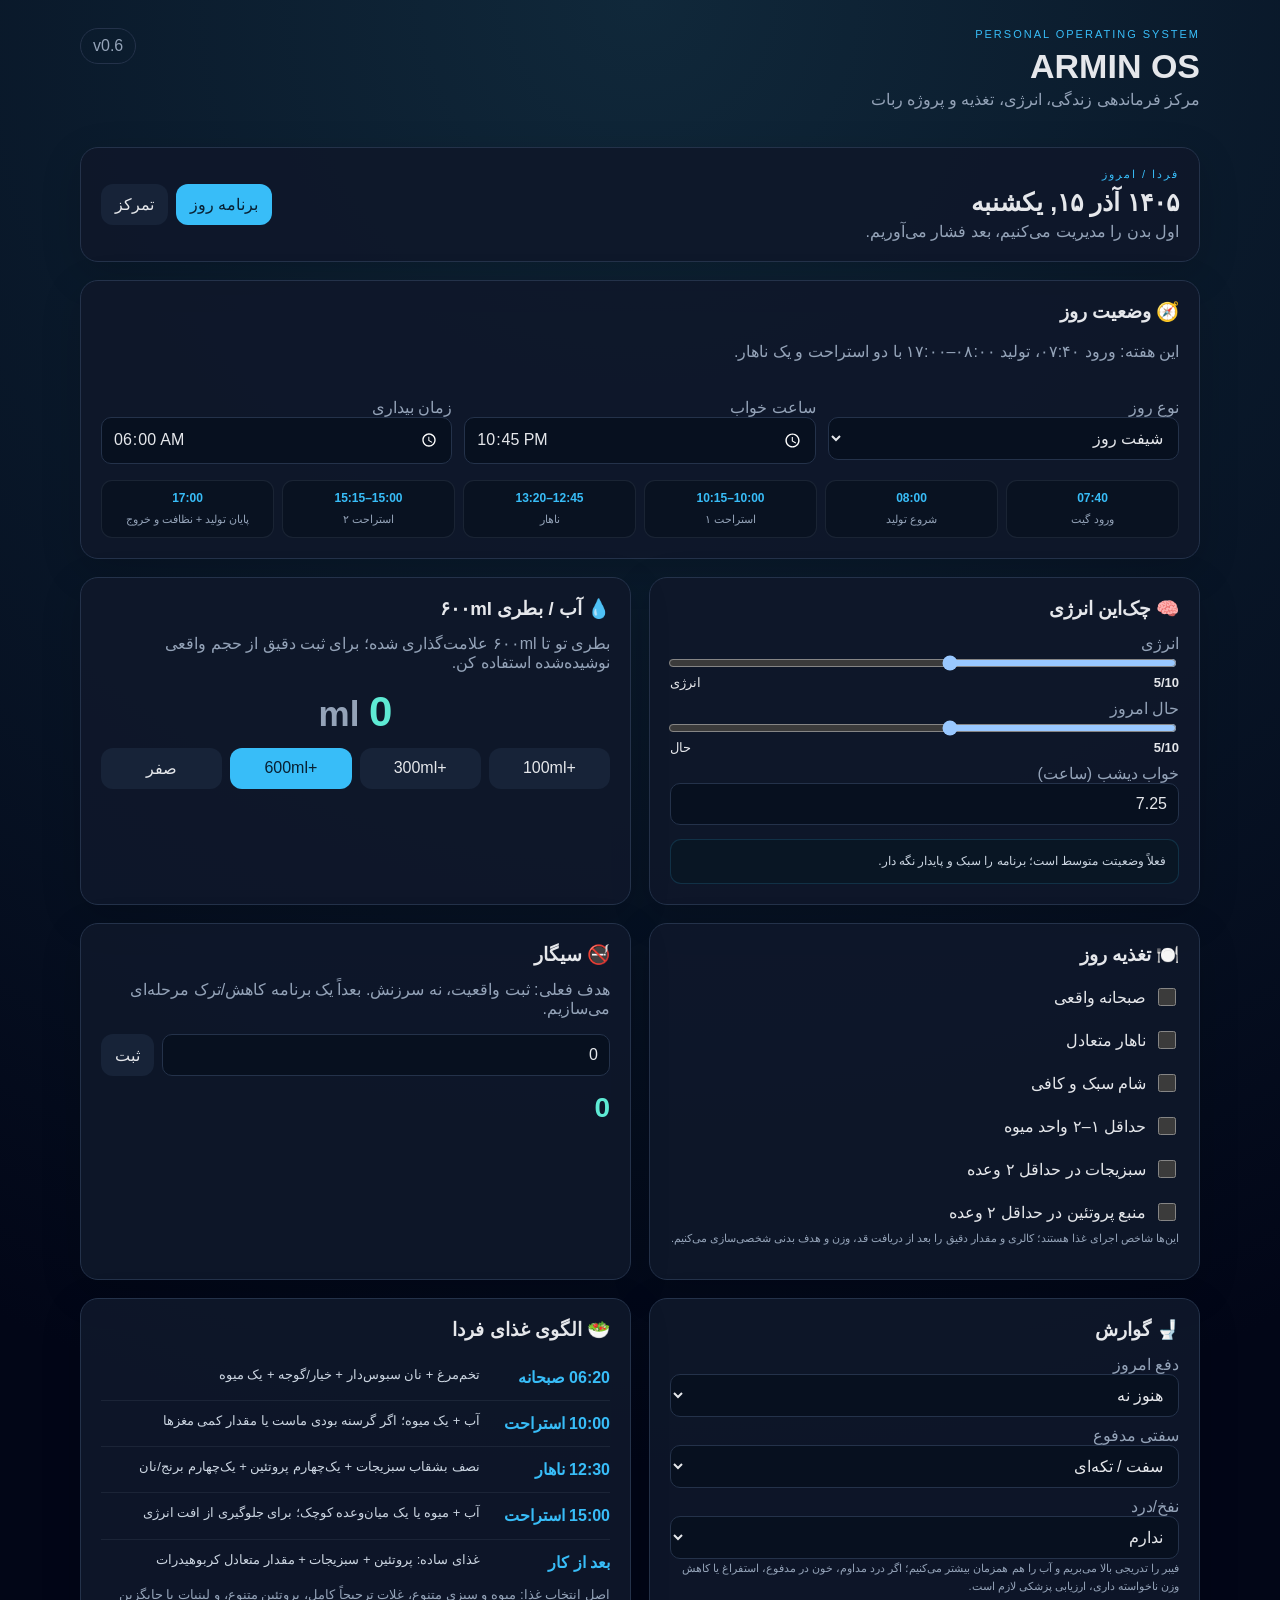
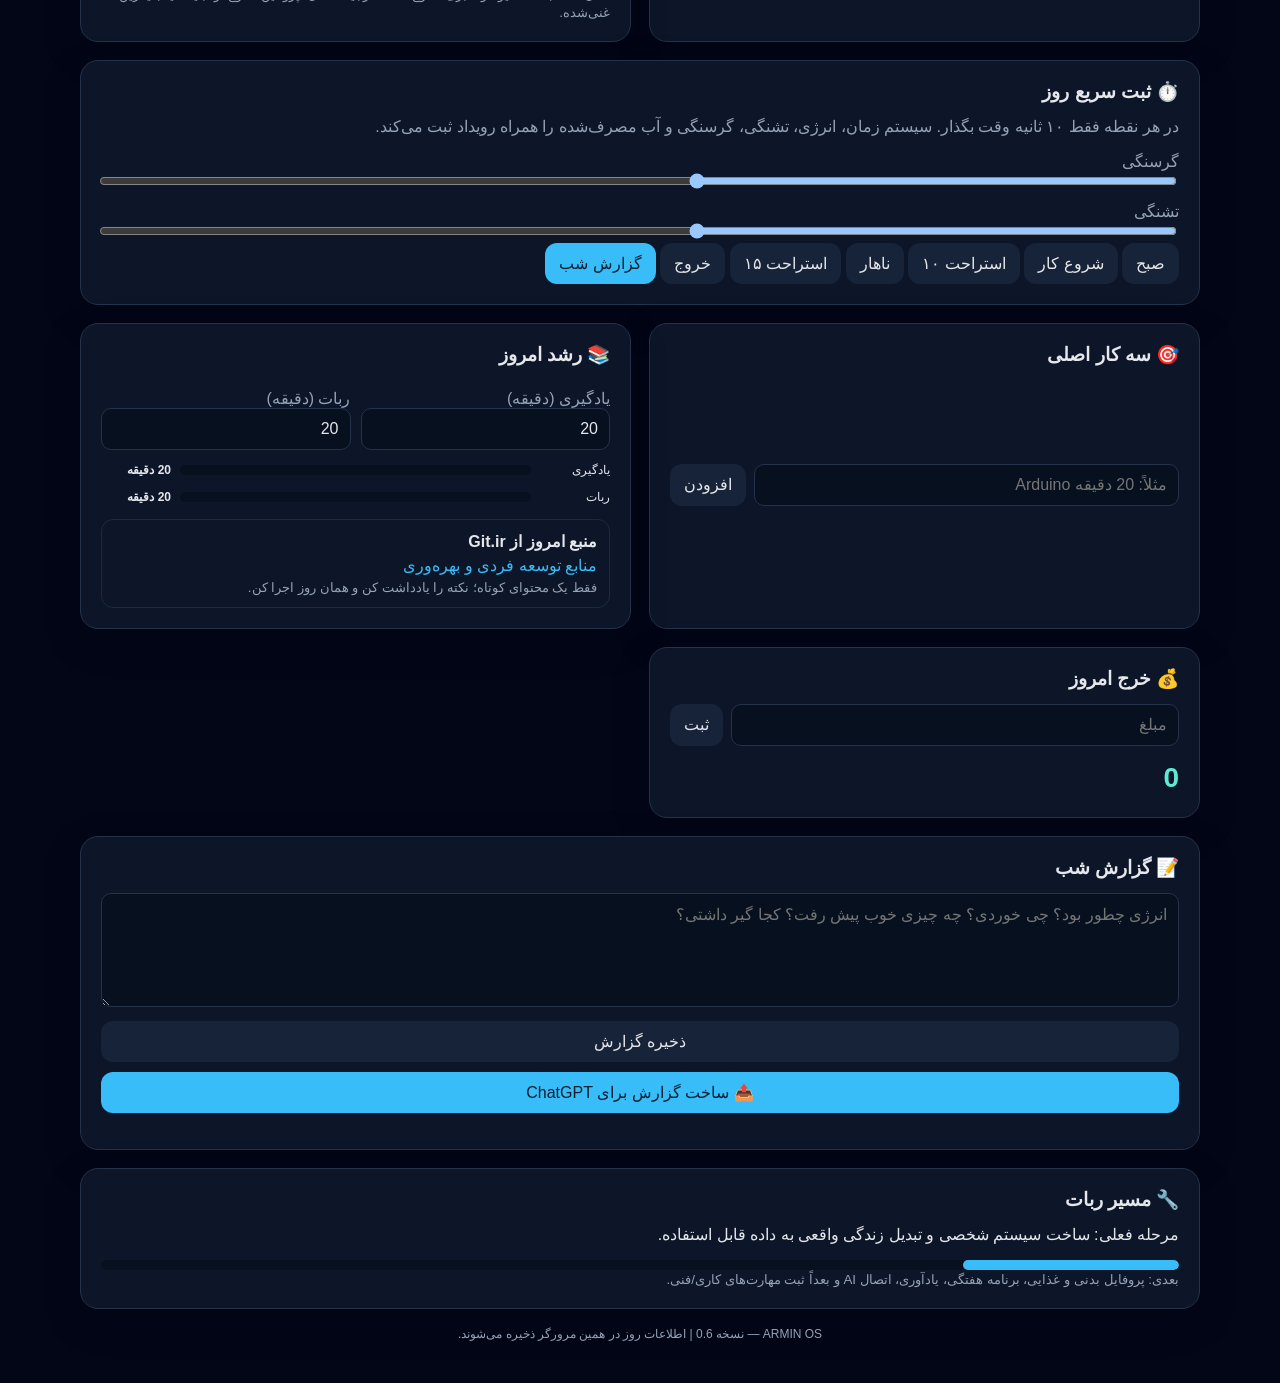
==== commit 74552dc3: "Upgrade ARMIN OS to v0.6 reliable daily check-ins" ====
--- a/index.html
+++ b/index.html
@@ -5,7 +5,7 @@
 <meta name="viewport" content="width=device-width,initial-scale=1">
 <meta name="theme-color" content="#08111f">
 <meta name="description" content="ARMIN OS - مدیریت روز، انرژی، تغذیه، رشد و پروژه ربات">
-<title>ARMIN OS 0.5</title>
+<title>ARMIN OS 0.6</title>
 <link rel="stylesheet" href="style.css">
 </head>
 <body>
@@ -16,7 +16,7 @@
     <h1>ARMIN OS</h1>
     <p class="sub">مرکز فرماندهی زندگی، انرژی، تغذیه و پروژه ربات</p>
   </div>
-  <div class="badge">v0.5</div>
+  <div class="badge">v0.6</div>
 </header>
 
 <section class="hero card">
@@ -76,11 +76,13 @@
   </article>
 
   <article class="card">
-    <h3>💧 آب</h3>
-    <p class="muted">ثبت ساده؛ هدف اولیه را بعد از چند روز با شرایط بدنی و کاری تنظیم می‌کنیم.</p>
-    <div class="water-number" id="waterCount">0</div>
+    <h3>💧 آب / بطری ۶۰۰ml</h3>
+    <p class="muted">بطری تو تا ۶۰۰ml علامت‌گذاری شده؛ برای ثبت دقیق از حجم واقعی نوشیده‌شده استفاده کن.</p>
+    <div class="water-number"><span id="waterCount">0</span><small> ml</small></div>
     <div class="water-actions">
-      <button id="waterPlus" class="primary">+ یک لیوان</button>
+      <button id="water100" class="secondary">+100ml</button>
+      <button id="water300" class="secondary">+300ml</button>
+      <button id="water600" class="primary">+600ml</button>
       <button id="waterReset" class="secondary">صفر</button>
     </div>
   </article>
@@ -121,6 +123,25 @@
     <small>اصل انتخاب غذا: میوه و سبزی متنوع، غلات ترجیحاً کامل، پروتئین متنوع، و لبنیات یا جایگزین غنی‌شده.</small>
   </article>
 
+  <article class="card wide">
+    <h3>⏱️ ثبت سریع روز</h3>
+    <p class="muted">در هر نقطه فقط ۱۰ ثانیه وقت بگذار. سیستم زمان، انرژی، تشنگی، گرسنگی و آب مصرف‌شده را همراه رویداد ثبت می‌کند.</p>
+    <div class="checkin-grid">
+      <label>گرسنگی <input id="hunger" type="range" min="1" max="10" value="5"></label>
+      <label>تشنگی <input id="thirst" type="range" min="1" max="10" value="5"></label>
+    </div>
+    <div class="event-buttons">
+      <button class="secondary event-btn" data-event="صبح / شروع روز">صبح</button>
+      <button class="secondary event-btn" data-event="شروع تولید">شروع کار</button>
+      <button class="secondary event-btn" data-event="استراحت ۱۰:۰۰">استراحت ۱۰</button>
+      <button class="secondary event-btn" data-event="ناهار ۱۲:۴۵">ناهار</button>
+      <button class="secondary event-btn" data-event="استراحت ۱۵:۰۰">استراحت ۱۵</button>
+      <button class="secondary event-btn" data-event="خروج ۱۷:۰۰">خروج</button>
+      <button class="primary event-btn" data-event="گزارش شب">گزارش شب</button>
+    </div>
+    <div id="eventLog" class="event-log"></div>
+  </article>
+
   <article class="card">
     <h3>🎯 سه کار اصلی</h3>
     <div id="tasks" class="list"></div>
@@ -154,6 +175,7 @@
     <h3>📝 گزارش شب</h3>
     <textarea id="note" rows="5" placeholder="انرژی چطور بود؟ چی خوردی؟ چه چیزی خوب پیش رفت؟ کجا گیر داشتی؟"></textarea>
     <button id="saveNote" class="secondary full">ذخیره گزارش</button>
+    <button id="exportReport" class="primary full">📤 ساخت گزارش برای ChatGPT</button>
     <p id="saved" class="saved"></p>
   </article>
 
@@ -165,7 +187,7 @@
   </article>
 </section>
 
-<footer>ARMIN OS — نسخه 0.5 | اطلاعات روز در همین مرورگر ذخیره می‌شوند.</footer>
+<footer>ARMIN OS — نسخه 0.6 | اطلاعات روز در همین مرورگر ذخیره می‌شوند.</footer>
 </main>
 <script src="app.js"></script>
 </body>
--- a/style.css
+++ b/style.css
@@ -17,3 +17,4 @@
 .big-number{font-size:28px;font-weight:800;margin:16px 0 3px;color:var(--good)}
 footer{margin-top:18px;text-align:center;font-size:12px}
 @media(max-width:760px){.grid{grid-template-columns:1fr}.wide{grid-column:auto}.controls,.mini-grid{grid-template-columns:1fr}.hero{align-items:flex-start;flex-direction:column}.hero-actions{width:100%}.hero-actions button{flex:1}.meal{display:block}.meal b{display:block;margin-bottom:3px}.shell{padding-top:18px}}
+.company-timeline{display:grid;grid-template-columns:repeat(6,1fr);gap:8px;margin-top:16px}.company-timeline div{padding:10px 8px;background:#091221;border:1px solid rgba(148,163,184,.12);border-radius:11px;text-align:center}.company-timeline b{display:block;color:var(--accent);font-size:12px;margin-bottom:4px}.company-timeline span{font-size:11px;color:var(--muted)}@media(max-width:900px){.company-timeline{grid-template-columns:repeat(3,1fr)}}@media(max-width:560px){.company-timeline{grid-template-columns:repeat(2,1fr)}}
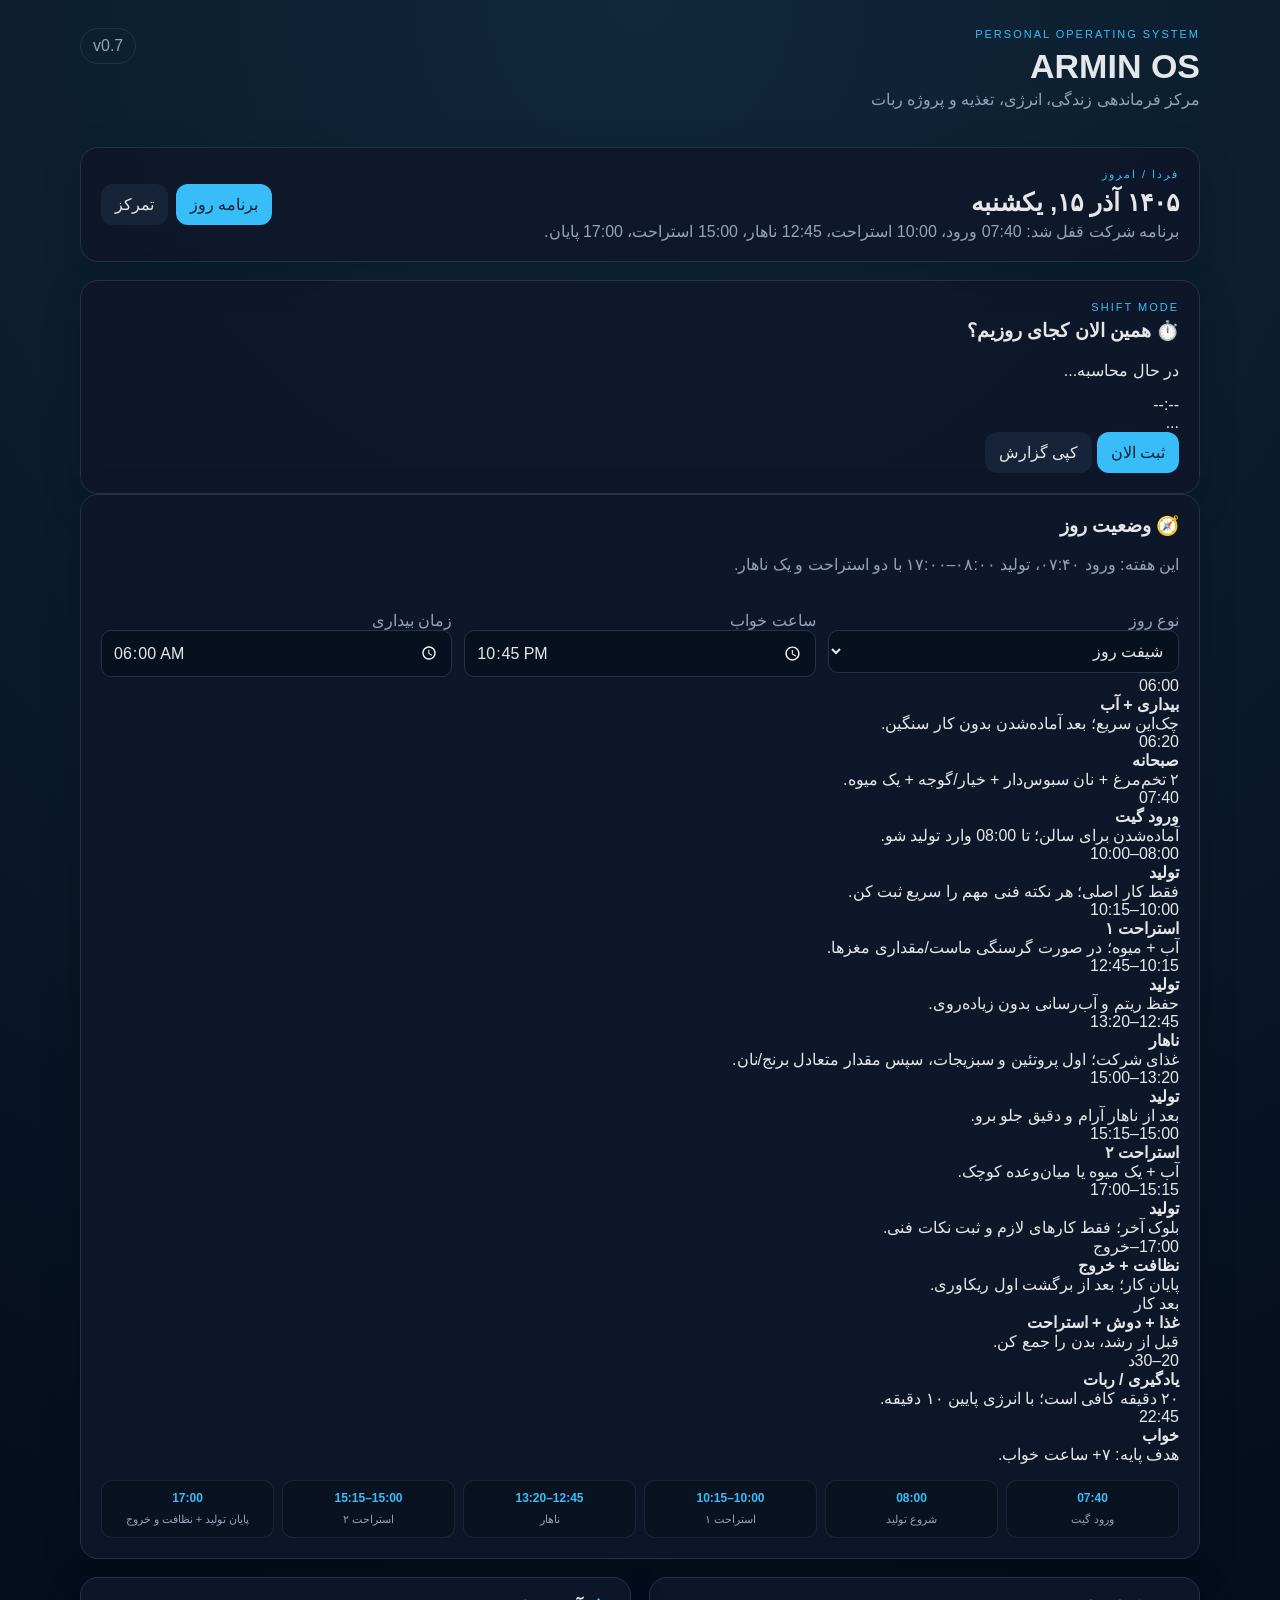
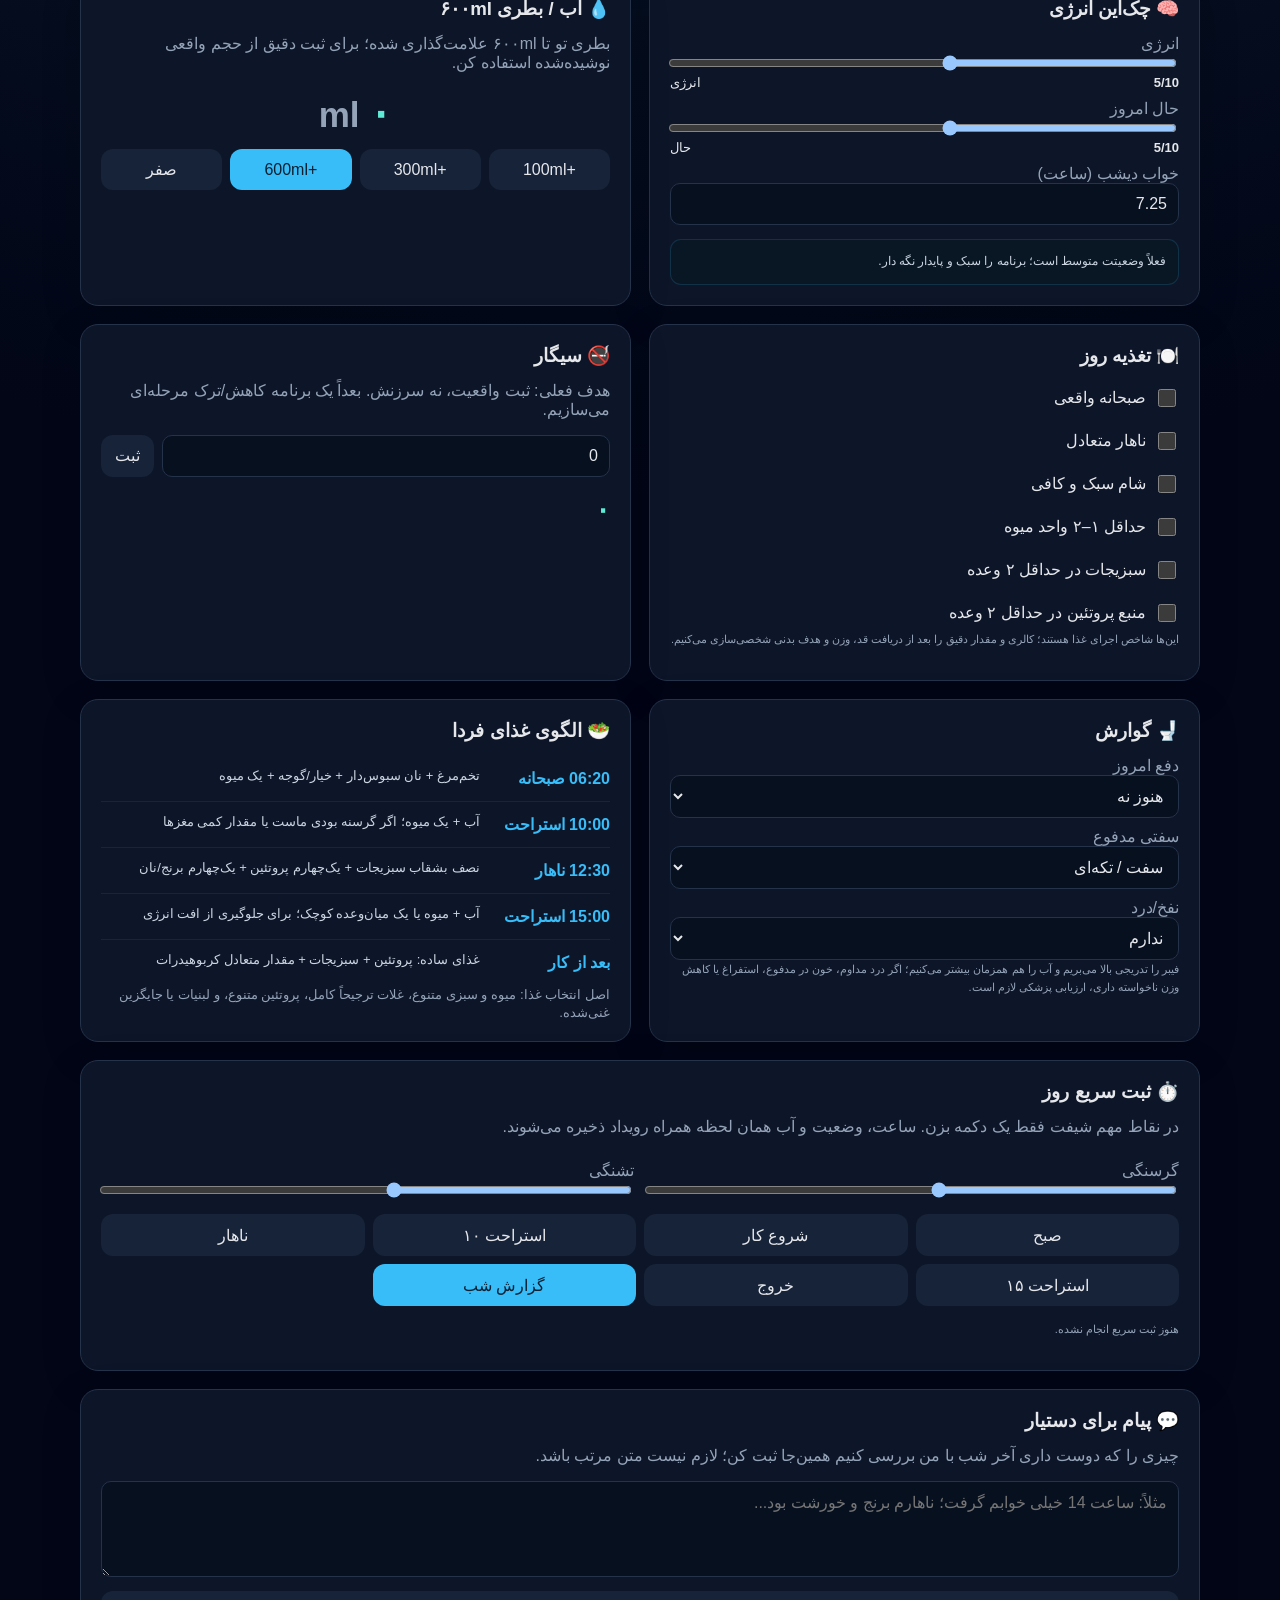
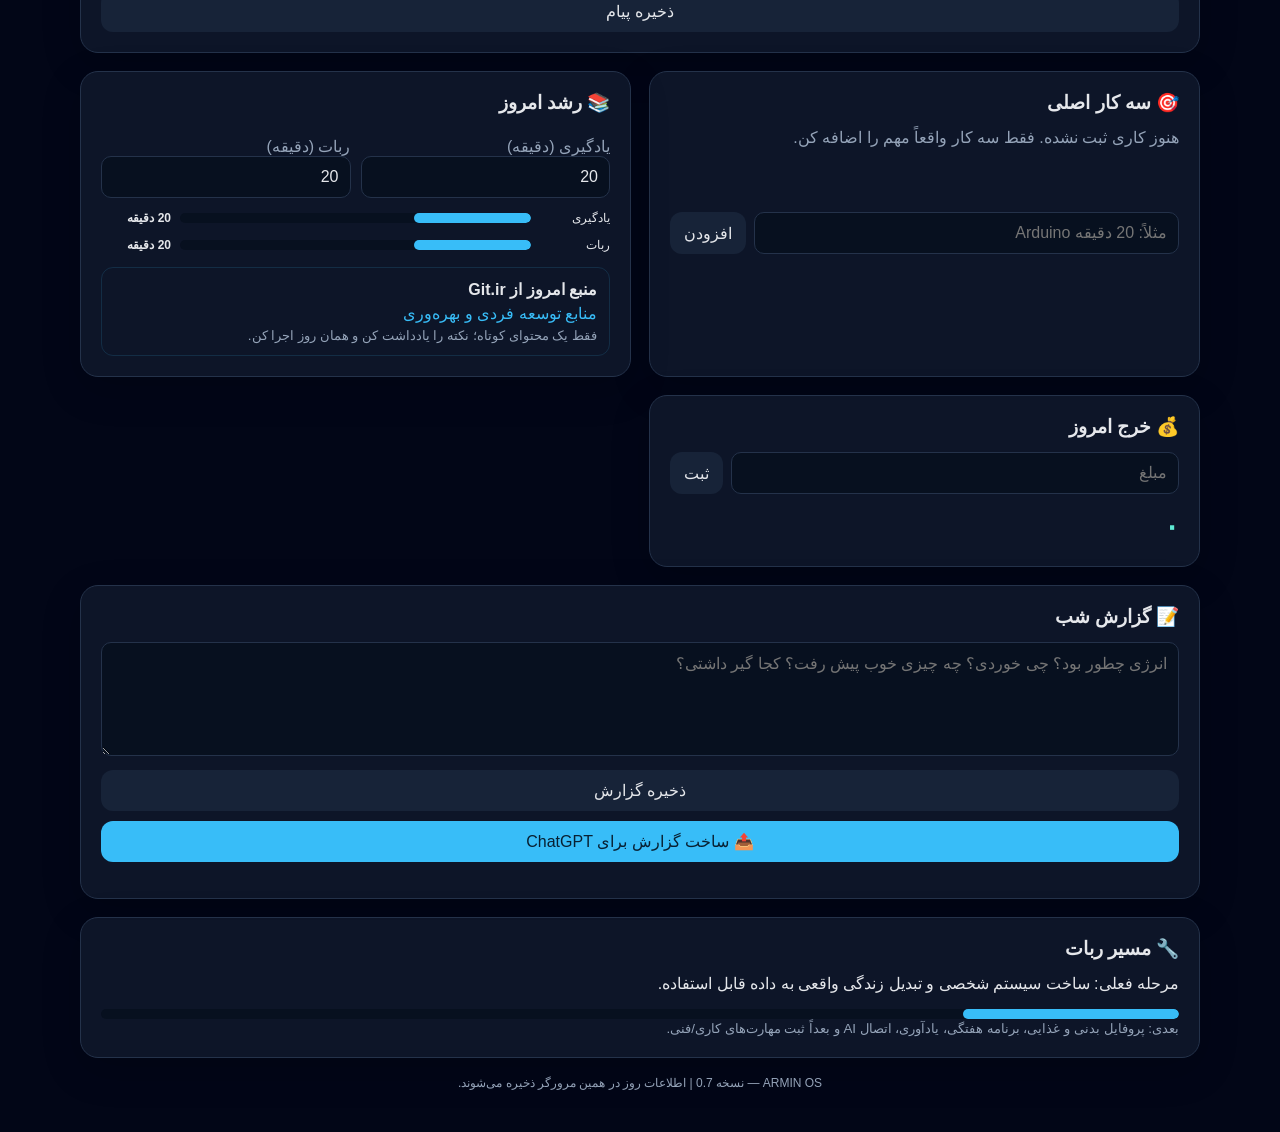
==== commit 639613ff: "Upgrade ARMIN OS to v0.7 companion mode" ====
--- a/index.html
+++ b/index.html
@@ -4,8 +4,9 @@
 <meta charset="utf-8">
 <meta name="viewport" content="width=device-width,initial-scale=1">
 <meta name="theme-color" content="#08111f">
+<link rel="manifest" href="manifest.json">
 <meta name="description" content="ARMIN OS - مدیریت روز، انرژی، تغذیه، رشد و پروژه ربات">
-<title>ARMIN OS 0.6</title>
+<title>ARMIN OS 0.7</title>
 <link rel="stylesheet" href="style.css">
 </head>
 <body>
@@ -16,7 +17,7 @@
     <h1>ARMIN OS</h1>
     <p class="sub">مرکز فرماندهی زندگی، انرژی، تغذیه و پروژه ربات</p>
   </div>
-  <div class="badge">v0.6</div>
+  <div class="badge">v0.7</div>
 </header>
 
 <section class="hero card">
@@ -28,6 +29,22 @@
   <div class="hero-actions">
     <button id="buildPlan" class="primary">برنامه روز</button>
     <button id="focusBtn" class="secondary">تمرکز</button>
+  </div>
+</section>
+
+<section class="card live card-accent">
+  <div class="live-head">
+    <div>
+      <div class="eyebrow">SHIFT MODE</div>
+      <h3>⏱️ همین الان کجای روزیم؟</h3>
+      <p id="liveStatus" class="live-status">در حال محاسبه...</p>
+    </div>
+    <div id="liveClock" class="live-clock">--:--</div>
+  </div>
+  <div class="next-action" id="nextAction">...</div>
+  <div class="quick-actions">
+    <button class="primary" id="logNow">ثبت الان</button>
+    <button class="secondary" id="copyReportTop">کپی گزارش</button>
   </div>
 </section>
 
@@ -125,7 +142,7 @@
 
   <article class="card wide">
     <h3>⏱️ ثبت سریع روز</h3>
-    <p class="muted">در هر نقطه فقط ۱۰ ثانیه وقت بگذار. سیستم زمان، انرژی، تشنگی، گرسنگی و آب مصرف‌شده را همراه رویداد ثبت می‌کند.</p>
+    <p class="muted">در نقاط مهم شیفت فقط یک دکمه بزن. ساعت، وضعیت و آب همان لحظه همراه رویداد ذخیره می‌شوند.</p>
     <div class="checkin-grid">
       <label>گرسنگی <input id="hunger" type="range" min="1" max="10" value="5"></label>
       <label>تشنگی <input id="thirst" type="range" min="1" max="10" value="5"></label>
@@ -142,6 +159,14 @@
     <div id="eventLog" class="event-log"></div>
   </article>
 
+  <article class="card wide">
+    <h3>💬 پیام برای دستیار</h3>
+    <p class="muted">چیزی را که دوست داری آخر شب با من بررسی کنیم همین‌جا ثبت کن؛ لازم نیست متن مرتب باشد.</p>
+    <textarea id="assistantMessage" rows="4" placeholder="مثلاً: ساعت 14 خیلی خوابم گرفت؛ ناهارم برنج و خورشت بود..."></textarea>
+    <button id="saveAssistantMessage" class="secondary full">ذخیره پیام</button>
+    <div id="messageLog" class="message-log"></div>
+  </article>
+
   <article class="card">
     <h3>🎯 سه کار اصلی</h3>
     <div id="tasks" class="list"></div>
@@ -187,7 +212,7 @@
   </article>
 </section>
 
-<footer>ARMIN OS — نسخه 0.6 | اطلاعات روز در همین مرورگر ذخیره می‌شوند.</footer>
+<footer>ARMIN OS — نسخه 0.7 | اطلاعات روز در همین مرورگر ذخیره می‌شوند.</footer>
 </main>
 <script src="app.js"></script>
 </body>
--- a/style.css
+++ b/style.css
@@ -17,4 +17,4 @@
 .big-number{font-size:28px;font-weight:800;margin:16px 0 3px;color:var(--good)}
 footer{margin-top:18px;text-align:center;font-size:12px}
 @media(max-width:760px){.grid{grid-template-columns:1fr}.wide{grid-column:auto}.controls,.mini-grid{grid-template-columns:1fr}.hero{align-items:flex-start;flex-direction:column}.hero-actions{width:100%}.hero-actions button{flex:1}.meal{display:block}.meal b{display:block;margin-bottom:3px}.shell{padding-top:18px}}
-.company-timeline{display:grid;grid-template-columns:repeat(6,1fr);gap:8px;margin-top:16px}.company-timeline div{padding:10px 8px;background:#091221;border:1px solid rgba(148,163,184,.12);border-radius:11px;text-align:center}.company-timeline b{display:block;color:var(--accent);font-size:12px;margin-bottom:4px}.company-timeline span{font-size:11px;color:var(--muted)}@media(max-width:900px){.company-timeline{grid-template-columns:repeat(3,1fr)}}@media(max-width:560px){.company-timeline{grid-template-columns:repeat(2,1fr)}}+.company-timeline{display:grid;grid-template-columns:repeat(6,1fr);gap:8px;margin-top:16px}.company-timeline div{padding:10px 8px;background:#091221;border:1px solid rgba(148,163,184,.12);border-radius:11px;text-align:center}.company-timeline b{display:block;color:var(--accent);font-size:12px;margin-bottom:4px}.company-timeline span{font-size:11px;color:var(--muted)}@media(max-width:900px){.company-timeline{grid-template-columns:repeat(3,1fr)}}@media(max-width:560px){.company-timeline{grid-template-columns:repeat(2,1fr)}}.checkin-grid{display:grid;grid-template-columns:1fr 1fr;gap:12px}.event-buttons{display:grid;grid-template-columns:repeat(4,1fr);gap:8px;margin-top:12px}.event-btn{min-height:42px}.event-log{margin-top:14px;display:grid;gap:7px}.event-row{display:grid;grid-template-columns:150px 1fr 70px;gap:8px;align-items:center;padding:8px 10px;background:#091221;border:1px solid rgba(148,163,184,.10);border-radius:10px;font-size:11px}.event-row span{color:#cbd5e1}.event-row small{color:var(--muted)}@media(max-width:760px){.checkin-grid{grid-template-columns:1fr}.event-buttons{grid-template-columns:repeat(2,1fr)}.event-row{grid-template-columns:1fr}.water-actions{flex-wrap:wrap}.water-actions button{min-width:44%}}
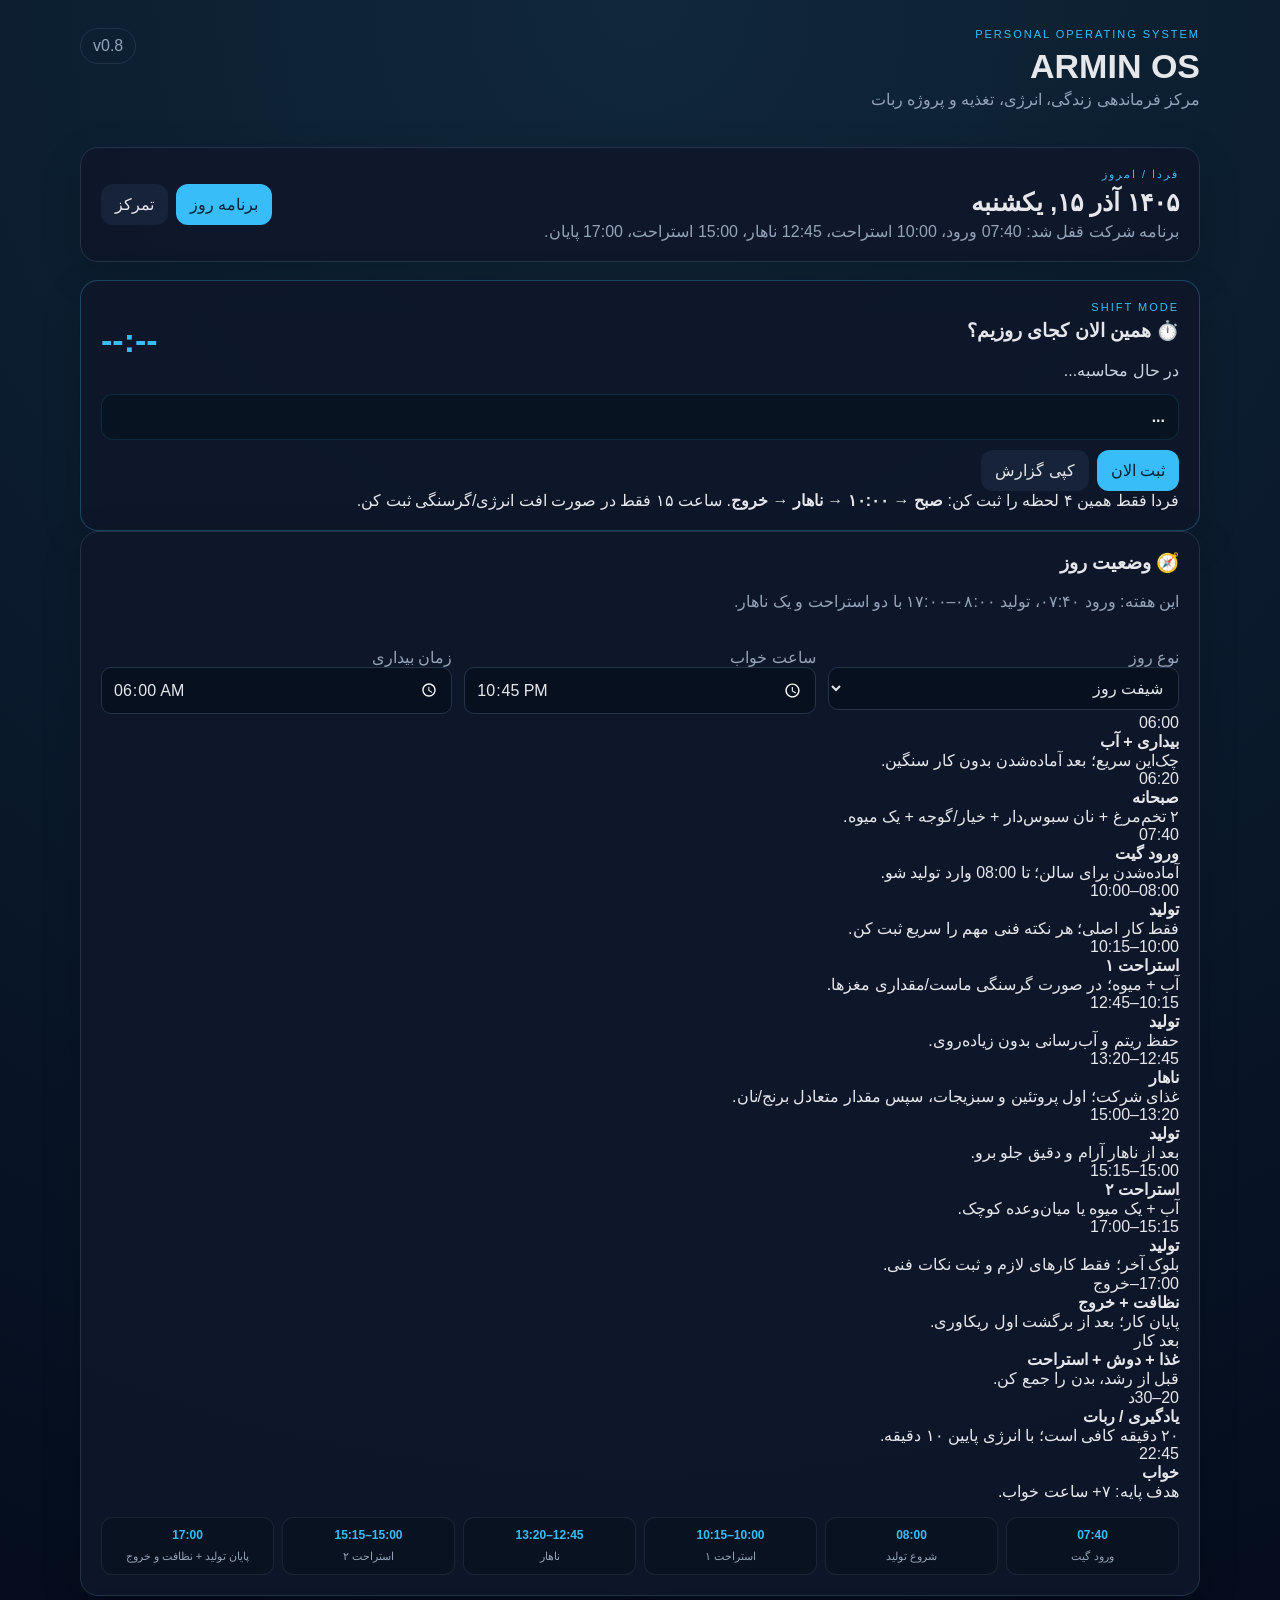
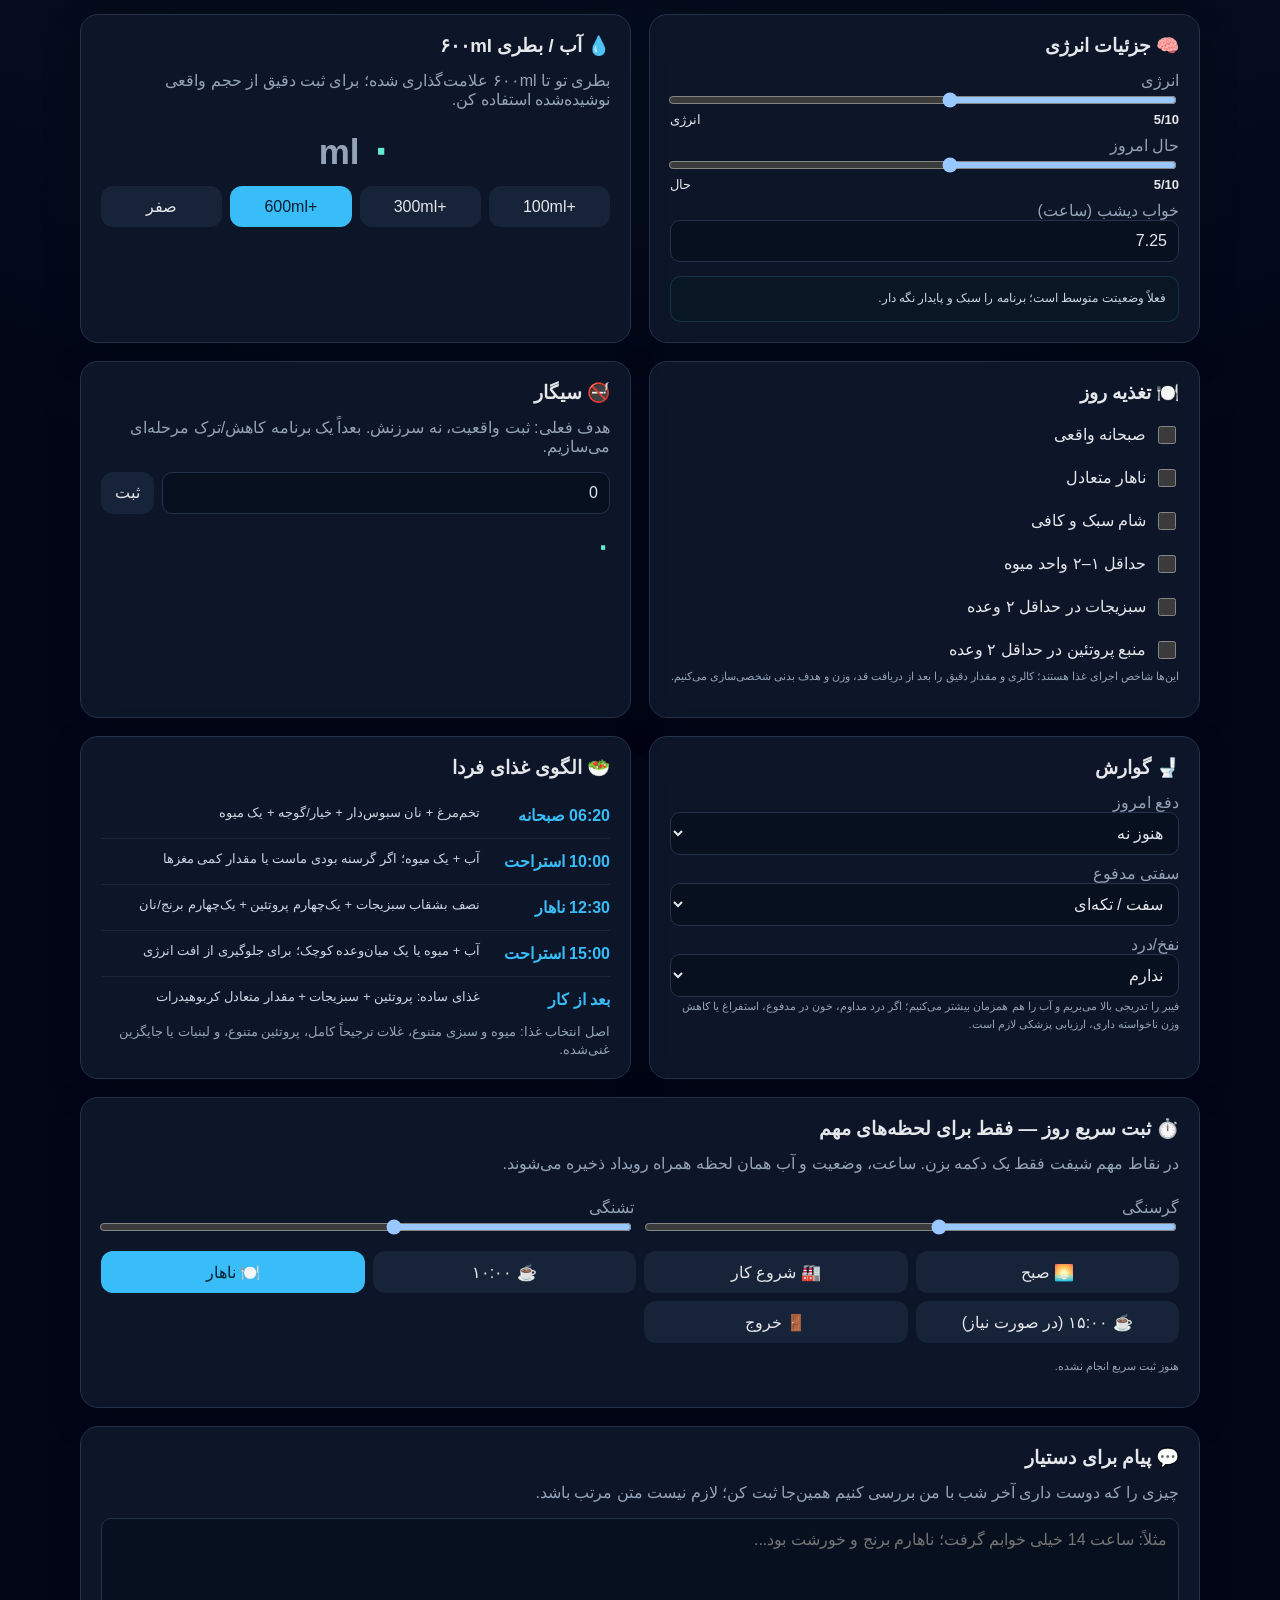
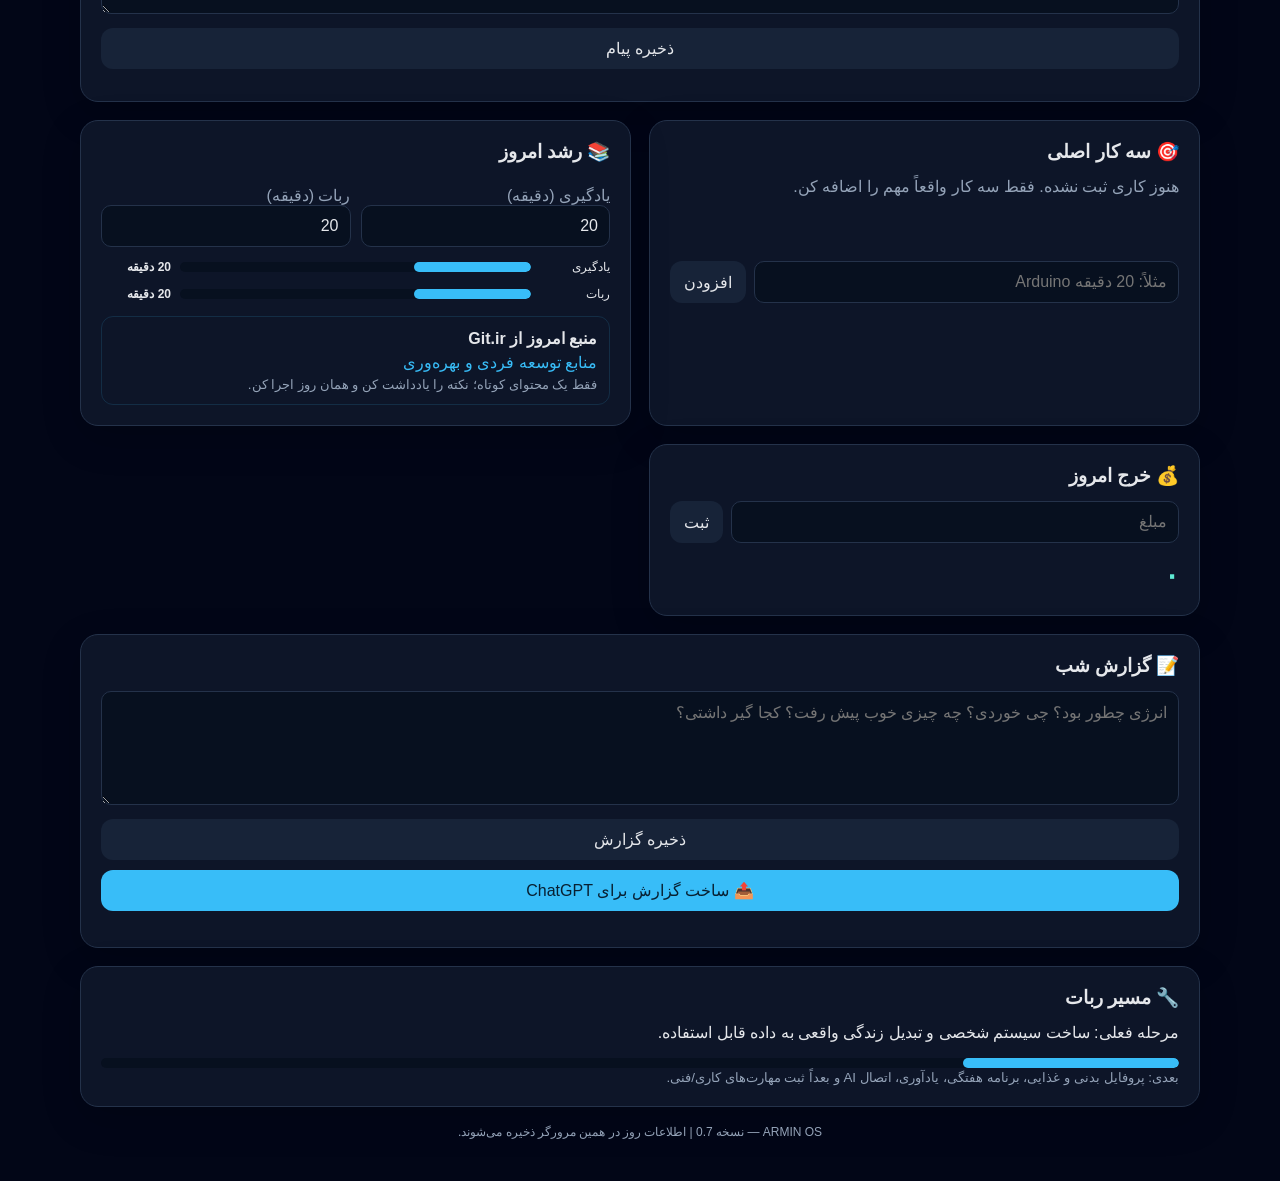
==== commit 4d362597: "Simplify ARMIN OS v0.8 daily workflow" ====
--- a/index.html
+++ b/index.html
@@ -6,7 +6,7 @@
 <meta name="theme-color" content="#08111f">
 <link rel="manifest" href="manifest.json">
 <meta name="description" content="ARMIN OS - مدیریت روز، انرژی، تغذیه، رشد و پروژه ربات">
-<title>ARMIN OS 0.7</title>
+<title>ARMIN OS 0.8</title>
 <link rel="stylesheet" href="style.css">
 </head>
 <body>
@@ -17,7 +17,7 @@
     <h1>ARMIN OS</h1>
     <p class="sub">مرکز فرماندهی زندگی، انرژی، تغذیه و پروژه ربات</p>
   </div>
-  <div class="badge">v0.7</div>
+  <div class="badge">v0.8</div>
 </header>
 
 <section class="hero card">
@@ -46,6 +46,7 @@
     <button class="primary" id="logNow">ثبت الان</button>
     <button class="secondary" id="copyReportTop">کپی گزارش</button>
   </div>
+  <div class="simple-rule">فردا فقط همین ۴ لحظه را ثبت کن: <b>صبح → ۱۰:۰۰ → ناهار → خروج</b>. ساعت ۱۵ فقط در صورت افت انرژی/گرسنگی ثبت کن.</div>
 </section>
 
 <section class="card planner">
@@ -82,8 +83,8 @@
 </section>
 
 <section class="grid">
-  <article class="card">
-    <h3>🧠 چک‌این انرژی</h3>
+  <article class="card optional-card">
+    <h3>🧠 جزئیات انرژی</h3>
     <label>انرژی <input id="energy" type="range" min="1" max="10" value="5"></label>
     <div class="metric"><span id="energyValue">5/10</span><span>انرژی</span></div>
     <label>حال امروز <input id="mood" type="range" min="1" max="10" value="5"></label>
@@ -92,7 +93,7 @@
     <div id="energyAdvice" class="advice">فعلاً وضعیتت متوسط است؛ برنامه را سبک و پایدار نگه دار.</div>
   </article>
 
-  <article class="card">
+  <article class="card optional-card">
     <h3>💧 آب / بطری ۶۰۰ml</h3>
     <p class="muted">بطری تو تا ۶۰۰ml علامت‌گذاری شده؛ برای ثبت دقیق از حجم واقعی نوشیده‌شده استفاده کن.</p>
     <div class="water-number"><span id="waterCount">0</span><small> ml</small></div>
@@ -104,7 +105,7 @@
     </div>
   </article>
 
-  <article class="card">
+  <article class="card optional-card">
     <h3>🍽️ تغذیه روز</h3>
     <label class="check"><input id="breakfast" type="checkbox"> صبحانه واقعی</label>
     <label class="check"><input id="lunch" type="checkbox"> ناهار متعادل</label>
@@ -115,14 +116,14 @@
     <p class="muted small">این‌ها شاخص اجرای غذا هستند؛ کالری و مقدار دقیق را بعد از دریافت قد، وزن و هدف بدنی شخصی‌سازی می‌کنیم.</p>
   </article>
 
-  <article class="card">
+  <article class="card optional-card">
     <h3>🚭 سیگار</h3>
     <p class="muted">هدف فعلی: ثبت واقعیت، نه سرزنش. بعداً یک برنامه کاهش/ترک مرحله‌ای می‌سازیم.</p>
     <div class="row"><input id="cigarettes" type="number" min="0" max="80" value="0" placeholder="تعداد امروز"><button id="saveCigs" class="secondary">ثبت</button></div>
     <p class="big-number" id="cigaretteTotal">0</p>
   </article>
 
-  <article class="card">
+  <article class="card optional-card">
     <h3>🚽 گوارش</h3>
     <label>دفع امروز <select id="bowel"><option value="0">هنوز نه</option><option value="1">بله</option></select></label>
     <label>سفتی مدفوع <select id="stool"><option value="hard">سفت / تکه‌ای</option><option value="normal">نسبتاً طبیعی</option><option value="loose">شل</option></select></label>
@@ -130,7 +131,7 @@
     <p class="muted small">فیبر را تدریجی بالا می‌بریم و آب را هم همزمان بیشتر می‌کنیم؛ اگر درد مداوم، خون در مدفوع، استفراغ یا کاهش وزن ناخواسته داری، ارزیابی پزشکی لازم است.</p>
   </article>
 
-  <article class="card">
+  <article class="card optional-card">
     <h3>🥗 الگوی غذای فردا</h3>
     <div class="meal"><b>06:20 صبحانه</b><span>تخم‌مرغ + نان سبوس‌دار + خیار/گوجه + یک میوه</span></div>
     <div class="meal"><b>10:00 استراحت</b><span>آب + یک میوه؛ اگر گرسنه بودی ماست یا مقدار کمی مغزها</span></div>
@@ -141,20 +142,19 @@
   </article>
 
   <article class="card wide">
-    <h3>⏱️ ثبت سریع روز</h3>
+    <h3>⏱️ ثبت سریع روز — فقط برای لحظه‌های مهم</h3>
     <p class="muted">در نقاط مهم شیفت فقط یک دکمه بزن. ساعت، وضعیت و آب همان لحظه همراه رویداد ذخیره می‌شوند.</p>
     <div class="checkin-grid">
       <label>گرسنگی <input id="hunger" type="range" min="1" max="10" value="5"></label>
       <label>تشنگی <input id="thirst" type="range" min="1" max="10" value="5"></label>
     </div>
-    <div class="event-buttons">
-      <button class="secondary event-btn" data-event="صبح / شروع روز">صبح</button>
-      <button class="secondary event-btn" data-event="شروع تولید">شروع کار</button>
-      <button class="secondary event-btn" data-event="استراحت ۱۰:۰۰">استراحت ۱۰</button>
-      <button class="secondary event-btn" data-event="ناهار ۱۲:۴۵">ناهار</button>
-      <button class="secondary event-btn" data-event="استراحت ۱۵:۰۰">استراحت ۱۵</button>
-      <button class="secondary event-btn" data-event="خروج ۱۷:۰۰">خروج</button>
-      <button class="primary event-btn" data-event="گزارش شب">گزارش شب</button>
+    <div class="event-buttons simple-events">
+      <button class="secondary event-btn" data-event="صبح / شروع روز">🌅 صبح</button>
+      <button class="secondary event-btn" data-event="شروع تولید">🏭 شروع کار</button>
+      <button class="secondary event-btn" data-event="استراحت ۱۰:۰۰">☕ ۱۰:۰۰</button>
+      <button class="primary event-btn" data-event="ناهار ۱۲:۴۵">🍽️ ناهار</button>
+      <button class="secondary event-btn conditional" data-event="استراحت ۱۵:۰۰">☕ ۱۵:۰۰ (در صورت نیاز)</button>
+      <button class="secondary event-btn" data-event="خروج ۱۷:۰۰">🚪 خروج</button>
     </div>
     <div id="eventLog" class="event-log"></div>
   </article>
@@ -167,7 +167,7 @@
     <div id="messageLog" class="message-log"></div>
   </article>
 
-  <article class="card">
+  <article class="card optional-card">
     <h3>🎯 سه کار اصلی</h3>
     <div id="tasks" class="list"></div>
     <div class="row">
@@ -176,7 +176,7 @@
     </div>
   </article>
 
-  <article class="card">
+  <article class="card optional-card">
     <h3>📚 رشد امروز</h3>
     <div class="mini-grid">
       <label>یادگیری (دقیقه)<input id="learnMin" type="number" min="0" max="240" value="20"></label>
@@ -187,7 +187,7 @@
     <div class="resource"><b>منبع امروز از Git.ir</b><a href="https://git.ir/article/personal-development-resources/" target="_blank" rel="noopener">منابع توسعه فردی و بهره‌وری</a><small>فقط یک محتوای کوتاه؛ نکته را یادداشت کن و همان روز اجرا کن.</small></div>
   </article>
 
-  <article class="card">
+  <article class="card optional-card">
     <h3>💰 خرج امروز</h3>
     <div class="row">
       <input id="spendAmount" inputmode="decimal" placeholder="مبلغ">
@@ -196,7 +196,7 @@
     <p class="big-number" id="spendTotal">0</p>
   </article>
 
-  <article class="card wide">
+  <article class="card wide optional-card">
     <h3>📝 گزارش شب</h3>
     <textarea id="note" rows="5" placeholder="انرژی چطور بود؟ چی خوردی؟ چه چیزی خوب پیش رفت؟ کجا گیر داشتی؟"></textarea>
     <button id="saveNote" class="secondary full">ذخیره گزارش</button>
@@ -204,7 +204,7 @@
     <p id="saved" class="saved"></p>
   </article>
 
-  <article class="card wide">
+  <article class="card wide optional-card">
     <h3>🔧 مسیر ربات</h3>
     <p>مرحله فعلی: ساخت سیستم شخصی و تبدیل زندگی واقعی به داده قابل استفاده.</p>
     <div class="progress"><span style="width:20%"></span></div>
--- a/style.css
+++ b/style.css
@@ -17,4 +17,6 @@
 .big-number{font-size:28px;font-weight:800;margin:16px 0 3px;color:var(--good)}
 footer{margin-top:18px;text-align:center;font-size:12px}
 @media(max-width:760px){.grid{grid-template-columns:1fr}.wide{grid-column:auto}.controls,.mini-grid{grid-template-columns:1fr}.hero{align-items:flex-start;flex-direction:column}.hero-actions{width:100%}.hero-actions button{flex:1}.meal{display:block}.meal b{display:block;margin-bottom:3px}.shell{padding-top:18px}}
-.company-timeline{display:grid;grid-template-columns:repeat(6,1fr);gap:8px;margin-top:16px}.company-timeline div{padding:10px 8px;background:#091221;border:1px solid rgba(148,163,184,.12);border-radius:11px;text-align:center}.company-timeline b{display:block;color:var(--accent);font-size:12px;margin-bottom:4px}.company-timeline span{font-size:11px;color:var(--muted)}@media(max-width:900px){.company-timeline{grid-template-columns:repeat(3,1fr)}}@media(max-width:560px){.company-timeline{grid-template-columns:repeat(2,1fr)}}.checkin-grid{display:grid;grid-template-columns:1fr 1fr;gap:12px}.event-buttons{display:grid;grid-template-columns:repeat(4,1fr);gap:8px;margin-top:12px}.event-btn{min-height:42px}.event-log{margin-top:14px;display:grid;gap:7px}.event-row{display:grid;grid-template-columns:150px 1fr 70px;gap:8px;align-items:center;padding:8px 10px;background:#091221;border:1px solid rgba(148,163,184,.10);border-radius:10px;font-size:11px}.event-row span{color:#cbd5e1}.event-row small{color:var(--muted)}@media(max-width:760px){.checkin-grid{grid-template-columns:1fr}.event-buttons{grid-template-columns:repeat(2,1fr)}.event-row{grid-template-columns:1fr}.water-actions{flex-wrap:wrap}.water-actions button{min-width:44%}}+.company-timeline{display:grid;grid-template-columns:repeat(6,1fr);gap:8px;margin-top:16px}.company-timeline div{padding:10px 8px;background:#091221;border:1px solid rgba(148,163,184,.12);border-radius:11px;text-align:center}.company-timeline b{display:block;color:var(--accent);font-size:12px;margin-bottom:4px}.company-timeline span{font-size:11px;color:var(--muted)}@media(max-width:900px){.company-timeline{grid-template-columns:repeat(3,1fr)}}@media(max-width:560px){.company-timeline{grid-template-columns:repeat(2,1fr)}}.checkin-grid{display:grid;grid-template-columns:1fr 1fr;gap:12px}.event-buttons{display:grid;grid-template-columns:repeat(4,1fr);gap:8px;margin-top:12px}.event-btn{min-height:42px}.event-log{margin-top:14px;display:grid;gap:7px}.event-row{display:grid;grid-template-columns:150px 1fr 70px;gap:8px;align-items:center;padding:8px 10px;background:#091221;border:1px solid rgba(148,163,184,.10);border-radius:10px;font-size:11px}.event-row span{color:#cbd5e1}.event-row small{color:var(--muted)}@media(max-width:760px){.checkin-grid{grid-template-columns:1fr}.event-buttons{grid-template-columns:repeat(2,1fr)}.event-row{grid-template-columns:1fr}.water-actions{flex-wrap:wrap}.water-actions button{min-width:44%}}
+.card-accent{border-color:rgba(56,189,248,.28)}.live-head{display:flex;justify-content:space-between;align-items:center;gap:12px}.live-clock{font-size:34px;font-weight:800;color:var(--accent);direction:ltr}.live-status{color:#cbd5e1;margin-bottom:0}.next-action{margin-top:14px;padding:13px;border-radius:12px;background:#071321;border:1px solid rgba(56,189,248,.14);font-weight:700}.quick-actions{display:flex;gap:8px;margin-top:10px}.message-log{margin-top:12px;display:grid;gap:8px}.message-item{padding:10px 12px;background:#091221;border:1px solid rgba(148,163,184,.10);border-radius:11px}.message-meta{font-size:11px;color:var(--accent);margin-bottom:4px}.message-text{white-space:pre-wrap;color:#cbd5e1;font-size:13px;line-height:1.8}
+@media(max-width:560px){.live-head{align-items:flex-start}.live-clock{font-size:28px}.quick-actions button{flex:1}}
